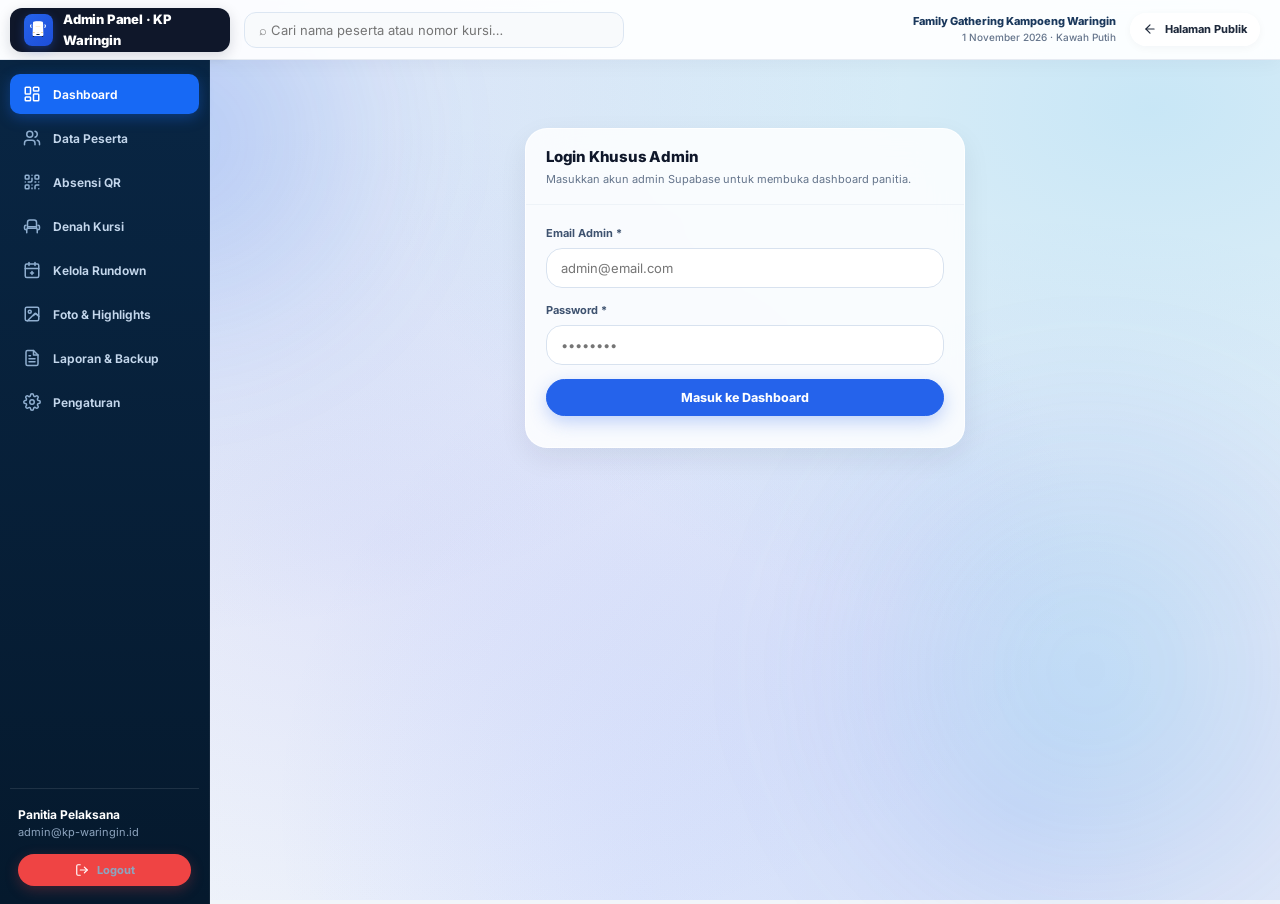
==== admin.html @ 137dd403 "feat: modular public & admin portal, dynamic highlights upload, luxury footer, and glassmorphic UI" ====
<!doctype html>
<html lang="id">
<head>
  <meta charset="utf-8">
  <meta name="viewport" content="width=device-width, initial-scale=1, viewport-fit=cover">
  <title>Admin Dashboard | Family Gathering Kampoeng Waringin</title>
  <meta name="robots" content="noindex, nofollow">
  
  <!-- Google Fonts: Inter -->
  <link rel="preconnect" href="https://fonts.googleapis.com">
  <link rel="preconnect" href="https://fonts.gstatic.com" crossorigin>
  <link href="https://fonts.googleapis.com/css2?family=Inter:wght@400;500;600;700;800;850&display=swap" rel="stylesheet">
  
  <!-- Supabase JS Client -->
  <script src="https://cdn.jsdelivr.net/npm/@supabase/supabase-js@2"></script>
  
  <!-- Modular Stylesheets -->
  <link rel="stylesheet" href="css/base.css">
  <link rel="stylesheet" href="css/icons.css">
  <link rel="stylesheet" href="css/admin.css">
</head>
<body>

  <!-- Admin Topbar -->
  <header class="topbar">
    <div class="brand">
      <div class="brand-icon" title="Logo Bus Pariwisata HD Kampoeng Waringin">
        <svg xmlns="http://www.w3.org/2000/svg" width="20" height="20" viewBox="0 0 100 100" fill="currentColor">
          <!-- Spion Tanduk (Side Mirrors) -->
          <path d="M18 24 C11 20 8 28 12 36 C14 40 17 41 18 39 L18 34 C16 34 14 31 15 28 C16 25 18 26 21 27 L21 24 Z" />
          <path d="M82 24 C89 20 92 28 88 36 C86 40 83 41 82 39 L82 34 C84 34 86 31 85 28 C84 25 82 26 79 27 L79 24 Z" />
          <!-- Bus Body High Decker -->
          <path d="M25 14 C25 10 29 8 34 8 L66 8 C71 8 75 10 75 14 L77 74 C77 78 74 80 70 80 L30 80 C26 80 23 78 23 74 Z" />
          <!-- AC Roof Pod -->
          <rect x="36" y="5.5" width="28" height="3.5" rx="1.7" fill="currentColor" opacity="0.85" />
          <!-- Upper Panoramic Windshield HD -->
          <path d="M28 15.5 C28 14 29.5 12.5 33 12.5 L67 12.5 C70.5 12.5 72 14 72 15.5 L72.5 30 L27.5 30 Z" fill="#ffffff" opacity="0.95" />
          <!-- Bando Divider with Gold Accent -->
          <rect x="26" y="31" width="48" height="4.5" rx="1.5" fill="currentColor" />
          <rect x="38" y="32.5" width="24" height="1.8" rx="0.9" fill="#e9b85b" />
          <!-- Lower Windshield -->
          <path d="M27 37 L73 37 L74 55 C74 56.5 73 57.5 71 57.5 L29 57.5 C27 57.5 26 56.5 26 55 Z" fill="#ffffff" opacity="0.95" />
          <!-- Wipers -->
          <line x1="37" y1="55" x2="48" y2="46" stroke="currentColor" stroke-width="1.8" stroke-linecap="round" />
          <line x1="57" y1="55" x2="68" y2="46" stroke="currentColor" stroke-width="1.8" stroke-linecap="round" />
          <!-- Eagle Eye Headlights -->
          <path d="M26 59.5 L33 59.5 L32 65.5 L25 63.5 Z" fill="#e9b85b" />
          <path d="M74 59.5 L67 59.5 L68 65.5 L75 63.5 Z" fill="#e9b85b" />
          <circle cx="28.5" cy="62" r="1.4" fill="#ffffff" />
          <circle cx="71.5" cy="62" r="1.4" fill="#ffffff" />
          <!-- Grille & Tour Emblem -->
          <rect x="36" y="60.5" width="28" height="5.5" rx="2" fill="#ffffff" opacity="0.92" />
          <line x1="40" y1="63.2" x2="60" y2="63.2" stroke="currentColor" stroke-width="1.2" stroke-linecap="round" />
          <circle cx="50" cy="63.2" r="2.2" fill="#e9b85b" />
          <!-- Bumper & Foglamps -->
          <rect x="25.5" y="68.5" width="49" height="8" rx="4" fill="currentColor" />
          <circle cx="30" cy="72.5" r="1.8" fill="#ffffff" />
          <circle cx="70" cy="72.5" r="1.8" fill="#ffffff" />
          <rect x="42" y="70.5" width="16" height="4" rx="1.2" fill="#142944" />
          <!-- Wheels -->
          <rect x="24" y="80" width="7" height="5" rx="1.5" fill="#1e293b" />
          <rect x="69" y="80" width="7" height="5" rx="1.5" fill="#1e293b" />
        </svg>
      </div>
      <span>Admin Panel · KP Waringin</span>
    </div>

    <input id="globalSearch" class="global-search" placeholder="⌕ Cari nama peserta atau nomor kursi…" aria-label="Cari peserta">

    <div class="topmeta">
      Family Gathering Kampoeng Waringin
      <small id="eventMeta">1 November 2026 · Kawah Putih</small>
    </div>

    <a href="index.html" class="btn ghost" style="padding:7px 12px; font-size:11px">
      <svg xmlns="http://www.w3.org/2000/svg" width="14" height="14" viewBox="0 0 24 24" fill="none" stroke="currentColor" stroke-width="2" stroke-linecap="round" stroke-linejoin="round"><path d="m12 19-7-7 7-7"/><path d="M19 12H5"/></svg>
      <span>Halaman Publik</span>
    </a>
  </header>

  <!-- Admin App Layout -->
  <div class="layout">
    
    <!-- Admin Sidebar Navigation -->
    <aside class="sidebar" id="sidebar">
      <button class="sidebtn active" data-page="dashboard">
        <svg xmlns="http://www.w3.org/2000/svg" width="18" height="18" viewBox="0 0 24 24" fill="none" stroke="currentColor" stroke-width="2" stroke-linecap="round" stroke-linejoin="round"><rect width="7" height="9" x="3" y="3" rx="1"/><rect width="7" height="5" x="14" y="3" rx="1"/><rect width="7" height="9" x="14" y="12" rx="1"/><rect width="7" height="5" x="3" y="16" rx="1"/></svg>
        <span>Dashboard</span>
      </button>

      <button class="sidebtn" data-page="participants">
        <svg xmlns="http://www.w3.org/2000/svg" width="18" height="18" viewBox="0 0 24 24" fill="none" stroke="currentColor" stroke-width="2" stroke-linecap="round" stroke-linejoin="round"><path d="M16 21v-2a4 4 0 0 0-4-4H6a4 4 0 0 0-4 4v2"/><circle cx="9" cy="7" r="4"/><path d="M22 21v-2a4 4 0 0 0-3-3.87"/><path d="M16 3.13a4 4 0 0 1 0 7.75"/></svg>
        <span>Data Peserta</span>
      </button>

      <button class="sidebtn" data-page="attendance">
        <svg xmlns="http://www.w3.org/2000/svg" width="18" height="18" viewBox="0 0 24 24" fill="none" stroke="currentColor" stroke-width="2" stroke-linecap="round" stroke-linejoin="round"><rect width="5" height="5" x="3" y="3" rx="1"/><rect width="5" height="5" x="16" y="3" rx="1"/><rect width="5" height="5" x="3" y="16" rx="1"/><path d="M21 16h-3a2 2 0 0 0-2 2v3"/><path d="M21 21v.01"/><path d="M12 7v3a2 2 0 0 1-2 2H7"/><path d="M3 12h.01"/><path d="M12 3h.01"/><path d="M12 16v.01"/><path d="M16 12h1"/><path d="M21 12v.01"/><path d="M12 21v-1"/></svg>
        <span>Absensi QR</span>
      </button>

      <button class="sidebtn" data-page="seats">
        <svg xmlns="http://www.w3.org/2000/svg" width="18" height="18" viewBox="0 0 24 24" fill="none" stroke="currentColor" stroke-width="2" stroke-linecap="round" stroke-linejoin="round"><path d="M7 13h10"/><path d="M5 21v-4a2 2 0 0 1 2-2h10a2 2 0 0 1 2 2v4"/><path d="M6 15V7a3 3 0 0 1 3-3h6a3 3 0 0 1 3 3v8"/><path d="M4 11a2 2 0 0 0-2 2v2a2 2 0 0 0 2 2"/><path d="M20 11a2 2 0 0 1 2 2v2a2 2 0 0 1-2 2"/></svg>
        <span>Denah Kursi</span>
      </button>

      <button class="sidebtn" data-page="rundown">
        <svg xmlns="http://www.w3.org/2000/svg" width="18" height="18" viewBox="0 0 24 24" fill="none" stroke="currentColor" stroke-width="2" stroke-linecap="round" stroke-linejoin="round"><rect width="18" height="18" x="3" y="4" rx="2" ry="2"/><line x1="16" x2="16" y1="2" y2="6"/><line x1="8" x2="8" y1="2" y2="6"/><line x1="3" x2="21" y1="10" y2="10"/><path d="M12 14v4"/><path d="M10 16h4"/></svg>
        <span>Kelola Rundown</span>
      </button>

      <button class="sidebtn" data-page="highlights">
        <svg xmlns="http://www.w3.org/2000/svg" width="18" height="18" viewBox="0 0 24 24" fill="none" stroke="currentColor" stroke-width="2" stroke-linecap="round" stroke-linejoin="round"><rect width="18" height="18" x="3" y="3" rx="2" ry="2"/><circle cx="9" cy="9" r="2"/><path d="m21 15-3.086-3.086a2 2 0 0 0-2.828 0L6 21"/><path d="m14 14 1.5-1.5a2 2 0 0 1 2.828 0L21 15"/></svg>
        <span>Foto & Highlights</span>
      </button>

      <button class="sidebtn" data-page="reports">
        <svg xmlns="http://www.w3.org/2000/svg" width="18" height="18" viewBox="0 0 24 24" fill="none" stroke="currentColor" stroke-width="2" stroke-linecap="round" stroke-linejoin="round"><path d="M14 2H6a2 2 0 0 0-2 2v16a2 2 0 0 0 2 2h12a2 2 0 0 0 2-2V8z"/><polyline points="14 2 14 8 20 8"/><line x1="16" x2="8" y1="13" y2="13"/><line x1="16" x2="8" y1="17" y2="17"/><polyline points="10 9 9 9 8 9"/></svg>
        <span>Laporan & Backup</span>
      </button>

      <button class="sidebtn" data-page="settings">
        <svg xmlns="http://www.w3.org/2000/svg" width="18" height="18" viewBox="0 0 24 24" fill="none" stroke="currentColor" stroke-width="2" stroke-linecap="round" stroke-linejoin="round"><circle cx="12" cy="12" r="3"/><path d="M19.4 15a1.65 1.65 0 0 0 .33 1.82l.06.06a2 2 0 0 1 0 2.83 2 2 0 0 1-2.83 0l-.06-.06a1.65 1.65 0 0 0-1.82-.33 1.65 1.65 0 0 0-1 1.51V21a2 2 0 0 1-2 2 2 2 0 0 1-2-2v-.09A1.65 1.65 0 0 0 9 19.4a1.65 1.65 0 0 0-1.82.33l-.06.06a2 2 0 0 1-2.83 0 2 2 0 0 1 0-2.83l.06-.06a1.65 1.65 0 0 0 .33-1.82 1.65 1.65 0 0 0-1.51-1H3a2 2 0 0 1-2-2 2 2 0 0 1 2-2h.09A1.65 1.65 0 0 0 4.6 9a1.65 1.65 0 0 0-.33-1.82l-.06-.06a2 2 0 0 1 0-2.83 2 2 0 0 1 2.83 0l.06.06a1.65 1.65 0 0 0 1.82.33H9a1.65 1.65 0 0 0 1-1.51V3a2 2 0 0 1 2-2 2 2 0 0 1 2 2v.09a1.65 1.65 0 0 0 1 1.51 1.65 1.65 0 0 0 1.82-.33l.06-.06a2 2 0 0 1 2.83 0 2 2 0 0 1 0 2.83l-.06.06a1.65 1.65 0 0 0-.33 1.82V9a1.65 1.65 0 0 0 1.51 1H21a2 2 0 0 1 2 2 2 2 0 0 1-2 2h-.09a1.65 1.65 0 0 0-1.51 1z"/></svg>
        <span>Pengaturan</span>
      </button>

      <div class="sidefoot">
        <b>Panitia Pelaksana</b><br>
        <span id="adminEmail">admin@kp-waringin.id</span><br>
        <button class="btn red" id="logoutBtn" style="margin-top:12px; width:100%; padding:8px 10px; font-size:11px">
          <svg xmlns="http://www.w3.org/2000/svg" width="14" height="14" viewBox="0 0 24 24" fill="none" stroke="currentColor" stroke-width="2" stroke-linecap="round" stroke-linejoin="round"><path d="M9 21H5a2 2 0 0 1-2-2V5a2 2 0 0 1 2-2h4"/><polyline points="16 17 21 12 16 7"/><line x1="21" x2="9" y1="12" y2="12"/></svg>
          <span>Logout</span>
        </button>
      </div>
    </aside>

    <!-- Admin Main View -->
    <main class="main" id="adminView">
      
      <!-- Login Panel (Displayed when unauthenticated) -->
      <section id="loginPanel" class="card" style="max-width:440px; margin:40px auto">
        <div class="cardhead">
          <div>
            <h2>Login Khusus Admin</h2>
            <p>Masukkan akun admin Supabase untuk membuka dashboard panitia.</p>
          </div>
        </div>
        <div class="cardbody">
          <form id="loginForm">
            <div class="field">
              <label for="email">Email Admin *</label>
              <input id="email" type="email" required autocomplete="username" placeholder="admin@email.com">
            </div>
            <div class="field">
              <label for="password">Password *</label>
              <input id="password" type="password" required autocomplete="current-password" placeholder="••••••••">
            </div>
            <button class="btn primary" id="loginBtn" type="submit" style="width:100%">Masuk ke Dashboard</button>
            <p id="loginMsg" class="status" role="status" style="margin-top:10px"></p>
          </form>
        </div>
      </section>

      <!-- Authenticated Admin Pages Container -->
      <div id="adminPanel" class="hidden">
        
        <!-- ==================================================================
             SUBPAGE 1: DASHBOARD
             ================================================================== -->
        <section class="adminpage" id="page-dashboard">
          <div class="dashboard-grid">
            <div class="dashboard-main">
              <div class="pagehead">
                <div>
                  <h1>Dashboard Panitia</h1>
                  <p>Ringkasan real-time kapasitas kursi, kehadiran, dan aktivitas gathering.</p>
                </div>
                <span id="connectionStatus" class="connection-ok">Memeriksa koneksi…</span>
              </div>

              <!-- Metric Cards -->
              <div class="metrics">
                <div class="metric">
                  <label>Total Peserta</label>
                  <strong id="statParticipants">0</strong>
                  <small>Terdaftar pada kursi</small>
                </div>
                <div class="metric">
                  <label>Sudah Hadir</label>
                  <strong id="statPresent" style="color:#119c58">0</strong>
                  <small>Kehadiran tercatat</small>
                </div>
                <div class="metric">
                  <label>Belum Hadir</label>
                  <strong id="statAbsent" style="color:#e8424f">0</strong>
                  <small>Peserta tersisa</small>
                </div>
                <div class="metric">
                  <label>Kursi Terisi</label>
                  <strong id="statTaken">0/59</strong>
                  <small>Kapasitas bus 1</small>
                </div>
              </div>

              <!-- Charts -->
              <div class="charts">
                <div class="card">
                  <div class="cardhead">
                    <div>
                      <h3>Statistik Kehadiran</h3>
                      <p>Perbandingan hadir vs belum hadir</p>
                    </div>
                  </div>
                  <div class="cardbody">
                    <div class="bars" id="attendanceBars">
                      <div class="barpair">
                        <i class="bar" style="height:0%"></i>
                        <i class="bar redbar" style="height:0%"></i>
                      </div>
                    </div>
                    <div class="labels">
                      <span>Hadir</span>
                      <span>Belum Hadir</span>
                    </div>
                  </div>
                </div>

                <div class="card">
                  <div class="cardhead">
                    <h3>Status Kapasitas Kursi Bus</h3>
                  </div>
                  <div class="cardbody donutrow">
                    <div class="donut" id="seatDonut">
                      <span id="donutNumber">0<small>Terisi</small></span>
                    </div>
                    <div class="legend">
                      <div><i class="dot" style="background:#10a45a"></i> Terisi <b id="legendTaken">0</b></div>
                      <div><i class="dot" style="background:#e8424f"></i> Kosong <b id="legendFree">59</b></div>
                      <div><i class="dot" style="background:#94a3b8"></i> Terkunci <b id="legendLocked">0</b></div>
                    </div>
                  </div>
                </div>
              </div>

              <!-- Quick Action Grid -->
              <div class="quickgrid">
                <button class="quick qblue" data-goto="participants">
                  <span>＋</span> Tambah Peserta
                </button>
                <button class="quick qgreen" data-goto="attendance">
                  <span>▣</span> Scan QR Kehadiran
                </button>
                <button class="quick qorange" data-goto="seats">
                  <span>▦</span> Denah Kursi
                </button>
                <button class="quick qpurple" data-goto="reports">
                  <span>⬇</span> Ekspor Laporan
                </button>
              </div>

              <!-- Recent Activity -->
              <div class="card">
                <div class="cardhead">
                  <div>
                    <h3>Aktivitas Absensi Terbaru</h3>
                    <p>Catatan kehadiran yang baru masuk</p>
                  </div>
                  <button class="btn ghost" data-goto="attendance" style="padding:6px 12px; font-size:11px">Lihat Semua</button>
                </div>
                <div class="tablewrap">
                  <table class="table">
                    <thead>
                      <tr>
                        <th>Waktu</th>
                        <th>Aktivitas</th>
                        <th>Nama Peserta</th>
                        <th>Sumber</th>
                      </tr>
                    </thead>
                    <tbody id="recentRows">
                      <tr><td colspan="4" class="empty">Belum ada aktivitas.</td></tr>
                    </tbody>
                  </table>
                </div>
              </div>
            </div>

            <!-- Dashboard Side 1: Bus Preview -->
            <aside class="dashboard-side card">
              <div class="cardhead">
                <div>
                  <h3>Denah Bus 59 Seat</h3>
                  <p>Bus 1 · Kawah Putih</p>
                </div>
                <button class="btn ghost" data-goto="seats" style="padding:6px 10px; font-size:11px">Kelola ↗</button>
              </div>
              <div class="cardbody">
                <div class="bus-preview">
                  <div class="bushead">
                    <span class="crew">Crew</span>
                    <span class="steering">◎</span>
                    <span class="driver">Driver</span>
                  </div>
                  <div class="seatrows" id="dashSeats"></div>
                  <div class="rear" id="dashRear"></div>
                </div>
                <div class="dash-legend">
                  <span><i class="dot" style="background:#119c58"></i> Terisi</span>
                  <span><i class="dot" style="background:#e8424f"></i> Kosong</span>
                </div>
                <button class="btn primary fullbtn" type="button" data-goto="seats">Buka Pengelolaan Kursi</button>
              </div>
            </aside>

            <!-- Dashboard Side 2: Quick QR Actions -->
            <aside class="dashboard-side card">
              <div class="cardhead">
                <div>
                  <h3>Absensi QR Panitia</h3>
                  <p>Pindai barcode rombongan</p>
                </div>
                <button class="btn ghost" data-goto="attendance" style="padding:6px 10px; font-size:11px">•••</button>
              </div>
              <div class="cardbody">
                <div class="qr-preview">
                  <div class="scan-corners"><span></span><span></span><span></span><span></span></div>
                  <div class="qr-symbol">
                    <svg xmlns="http://www.w3.org/2000/svg" width="48" height="48" viewBox="0 0 24 24" fill="none" stroke="currentColor" stroke-width="2" stroke-linecap="round" stroke-linejoin="round"><rect width="5" height="5" x="3" y="3" rx="1"/><rect width="5" height="5" x="16" y="3" rx="1"/><rect width="5" height="5" x="3" y="16" rx="1"/><path d="M21 16h-3a2 2 0 0 0-2 2v3"/><path d="M21 21v.01"/><path d="M12 7v3a2 2 0 0 1-2 2H7"/><path d="M3 12h.01"/><path d="M12 3h.01"/><path d="M12 16v.01"/><path d="M16 12h1"/><path d="M21 12v.01"/><path d="M12 21v-1"/></svg>
                  </div>
                  <div class="scan-line"></div>
                </div>
                <div style="display:grid; grid-template-columns:1fr 1fr; gap:8px; margin-top:12px">
                  <button class="btn green" type="button" data-goto="attendance">Buka Sesi</button>
                  <button class="btn primary" type="button" data-goto="attendance">Generate QR</button>
                </div>
              </div>
            </aside>
          </div>
        </section>

        <!-- ==================================================================
             SUBPAGE 2: DATA PESERTA
             ================================================================== -->
        <section class="adminpage hidden" id="page-participants">
          <div class="pagehead">
            <div>
              <h1>Data Peserta Bus</h1>
              <p>Kelola nama dan nomor kursi peserta bus 59 seat.</p>
            </div>
          </div>

          <div class="twocol">
            <!-- Form Card -->
            <div class="card">
              <div class="cardhead">
                <div>
                  <h3>Form Tambah / Edit Peserta</h3>
                  <p>Data tersimpan langsung ke tabel kursi_bus di Supabase</p>
                </div>
              </div>
              <div class="cardbody">
                <form id="seatForm">
                  <div class="formgrid">
                    <div class="field">
                      <label for="seatNo">Nomor Kursi (1–59) *</label>
                      <input id="seatNo" type="number" min="1" max="59" required placeholder="Contoh: 15">
                    </div>
                    <div class="field">
                      <label for="seatName">Nama Lengkap *</label>
                      <input id="seatName" maxlength="100" required placeholder="Nama lengkap peserta">
                    </div>
                  </div>
                  <div class="field">
                    <label for="seatPhone">Nomor WhatsApp (Opsional)</label>
                    <input id="seatPhone" maxlength="30" placeholder="08xxxxxxxxxx">
                  </div>
                  <div class="actions">
                    <button class="btn primary" id="saveSeat" type="submit">Simpan Peserta</button>
                    <button class="btn ghost" id="clearForm" type="reset">Reset Form</button>
                  </div>
                  <p id="seatMsg" class="status" role="status" style="margin-top:10px"></p>
                </form>
              </div>
            </div>

            <!-- Search Card -->
            <div class="card">
              <div class="cardhead">
                <div>
                  <h3>Pencarian Data Peserta</h3>
                  <p>Cari berdasarkan nama, nomor kursi, atau nomor telepon</p>
                </div>
              </div>
              <div class="cardbody">
                <input id="participantSearch" class="input" placeholder="Ketik nama atau kursi…">
                <p class="status" style="margin-top:10px">
                  Gunakan tombol Edit pada tabel di bawah untuk memperbarui data peserta terpilih.
                </p>
              </div>
            </div>
          </div>

          <!-- Participants Table -->
          <div class="card" style="margin-top:16px">
            <div class="cardhead">
              <h3>Daftar Peserta Terdaftar</h3>
              <span id="participantCount" class="status">0 peserta</span>
            </div>
            <div class="tablewrap">
              <table class="table">
                <thead>
                  <tr>
                    <th>Kursi</th>
                    <th>Nama Peserta</th>
                    <th>Nomor WhatsApp</th>
                    <th>Status</th>
                    <th>Aksi</th>
                  </tr>
                </thead>
                <tbody id="participantRows">
                  <tr><td colspan="5" class="empty">Memuat data peserta…</td></tr>
                </tbody>
              </table>
            </div>
          </div>
        </section>

        <!-- ==================================================================
             SUBPAGE 3: ABSENSI QR & SESI
             ================================================================== -->
        <section class="adminpage hidden" id="page-attendance">
          <div class="pagehead">
            <div>
              <h1>Absensi QR & Manajemen Sesi</h1>
              <p>Buka sesi absensi (Berangkat, Istirahat, Pulang) dan pantau kehadiran rombongan.</p>
            </div>
          </div>

          <!-- Sesi Manager Card -->
          <div class="card" style="margin-bottom:16px">
            <div class="cardhead">
              <div>
                <h3>Kelola Sesi Absensi Aktif</h3>
                <p>Peserta hanya dapat check-in ketika admin membuka sesi aktif.</p>
              </div>
            </div>
            <div class="cardbody">
              <div class="field">
                <label for="attendanceSessionName">Nama Sesi Absensi *</label>
                <input id="attendanceSessionName" class="input" value="Berangkat" placeholder="Contoh: Berangkat / Checkpoint 1 / Pulang">
              </div>
              <div class="actions">
                <button class="btn green" id="startAttendanceSession" type="button">Buka Sesi Absensi</button>
                <button class="btn red" id="closeAttendanceSession" type="button">Tutup Sesi Ini</button>
              </div>
              <p id="adminAttendanceSessionStatus" class="status" role="status" style="margin-top:10px; font-weight:700">
                Memeriksa sesi absensi…
              </p>
            </div>
          </div>

          <!-- Attendance Table -->
          <div class="card">
            <div class="cardhead">
              <div>
                <h3>Riwayat Kehadiran Masuk</h3>
                <p>Data absensi peserta dari Supabase</p>
              </div>
              <div class="actions">
                <select id="attendanceSessionFilter" class="input" style="max-width:200px">
                  <option value="all">Semua Sesi</option>
                </select>
                <input id="attendanceFilter" class="input" placeholder="Filter nama…" style="max-width:180px">
              </div>
            </div>
            <div class="tablewrap">
              <table class="table">
                <thead>
                  <tr>
                    <th>Waktu</th>
                    <th>Sesi Acara</th>
                    <th>Nama Peserta</th>
                    <th>Kursi</th>
                    <th>WhatsApp</th>
                    <th>Sumber</th>
                    <th>Aksi</th>
                  </tr>
                </thead>
                <tbody id="adminAttendanceRows">
                  <tr><td colspan="7" class="empty">Belum ada catatan kehadiran.</td></tr>
                </tbody>
              </table>
            </div>
          </div>
        </section>

        <!-- ==================================================================
             SUBPAGE 4: DENAH KURSI INTERAKTIF
             ================================================================== -->
        <section class="adminpage hidden" id="page-seats">
          <div class="pagehead">
            <div>
              <h1>Denah Kursi Bus (59 Seat)</h1>
              <p>Kelola susunan tempat duduk bus rombongan secara interaktif.</p>
            </div>
          </div>

          <div class="card">
            <div class="cardhead">
              <div>
                <h3>Bus 1 · Konfigurasi Kursi 2–3</h3>
                <p>Klik salah satu kursi untuk melihat info atau mengosongkan</p>
              </div>
            </div>
            <div class="cardbody">
              <div class="seatlayout">
                <div class="seatmap">
                  <div class="bushead">
                    <span class="crew">Crew</span>
                    <span class="steering">◎</span>
                    <span class="driver">Driver</span>
                  </div>
                  <div class="seatrows" id="admSeats"></div>
                  <div class="rear" id="admRear"></div>
                </div>

                <div>
                  <div class="infobox">
                    <b>Detail Kursi Terpilih:</b>
                    <div id="seatDetails" class="seatinfo" style="margin-top:8px">
                      Pilih kursi pada denah.
                    </div>
                  </div>
                  <button class="smallbtn" id="editSelectedSeat" type="button" onclick="goAdminPage('participants')">Edit Peserta Ini</button>
                  <button class="smallbtn red" id="releaseSelectedSeat" type="button" onclick="releaseAdminSeat(adminSelectedSeat)">Kosongkan Kursi Ini</button>
                </div>
              </div>
            </div>
          </div>
        </section>



        <!-- ==================================================================
             SUBPAGE 6: KELOLA RUNDOWN
             ================================================================== -->
        <section class="adminpage hidden" id="page-rundown">
          <div class="pagehead">
            <div>
              <h1>Kelola Susunan Rundown</h1>
              <p>Atur jadwal kegiatan yang tampil di halaman publik.</p>
            </div>
          </div>

          <div class="twocol">
            <!-- Add Rundown Form -->
            <div class="card">
              <div class="cardhead">
                <h3>Tambah Kegiatan Rundown</h3>
              </div>
              <div class="cardbody">
                <form id="rundownForm">
                  <div class="formgrid">
                    <div class="field">
                      <label for="rundownStart">Waktu Mulai *</label>
                      <input id="rundownStart" type="time" required>
                    </div>
                    <div class="field">
                      <label for="rundownEnd">Waktu Selesai *</label>
                      <input id="rundownEnd" type="time" required>
                    </div>
                  </div>
                  <div class="field">
                    <label for="rundownTitle">Nama Kegiatan *</label>
                    <input id="rundownTitle" required placeholder="Contoh: Kumpul & Registrasi">
                  </div>
                  <div class="field">
                    <label for="rundownDescription">Keterangan / Lokasi</label>
                    <textarea id="rundownDescription" rows="2" placeholder="Detail kegiatan atau arahan panitia…"></textarea>
                  </div>
                  <div class="field">
                    <label for="rundownOrder">Nomor Urutan Tampil</label>
                    <input id="rundownOrder" type="number" min="1" value="1">
                  </div>
                  <button class="btn primary" type="submit">Simpan Kegiatan</button>
                </form>
              </div>
            </div>

            <!-- Rundown Table -->
            <div class="card">
              <div class="cardhead">
                <h3>Daftar Rundown Acara</h3>
              </div>
              <div class="tablewrap">
                <table class="table">
                  <thead>
                    <tr>
                      <th>Urutan</th>
                      <th>Waktu</th>
                      <th>Kegiatan</th>
                      <th>Aksi</th>
                    </tr>
                  </thead>
                  <tbody id="adminRundownRows">
                    <tr><td colspan="4" class="empty">Memuat rundown…</td></tr>
                  </tbody>
                </table>
              </div>
            </div>
          </div>
        </section>

        <!-- ==================================================================
             SUBPAGE 6: FOTO & POPULAR HIGHLIGHTS BERANDA
             ================================================================== -->
        <section class="adminpage hidden" id="page-highlights">
          <div class="pagehead">
            <div>
              <h1>Kelola Foto & Popular Highlights Beranda</h1>
              <p>Upload foto langsung dari perangkat dan atur 4 kartu destinasi / kegiatan unggulan di halaman utama publik.</p>
            </div>
            <div class="actions">
              <button class="btn ghost" id="resetHighlightsBtn" type="button">
                <svg xmlns="http://www.w3.org/2000/svg" width="15" height="15" viewBox="0 0 24 24" fill="none" stroke="currentColor" stroke-width="2" stroke-linecap="round" stroke-linejoin="round"><path d="M3 12a9 9 0 1 0 9-9 9.75 9.75 0 0 0-6.74 2.74L3 8"/><path d="M3 3v5h5"/></svg>
                <span>Reset ke Default</span>
              </button>
              <button class="btn primary" id="saveHighlightsBtn" type="button">
                <svg xmlns="http://www.w3.org/2000/svg" width="16" height="16" viewBox="0 0 24 24" fill="none" stroke="currentColor" stroke-width="2" stroke-linecap="round" stroke-linejoin="round"><path d="M19 21H5a2 2 0 0 1-2-2V5a2 2 0 0 1 2-2h11l5 5v11a2 2 0 0 1-2 2z"/><polyline points="17 21 17 13 7 13 7 21"/><polyline points="7 3 7 8 15 8"/></svg>
                <span>Simpan Semua Perubahan</span>
              </button>
            </div>
          </div>

          <div class="infobox" style="margin-bottom:20px; background:rgba(37,99,235,0.06); border-color:rgba(37,99,235,0.2)">
            <b style="color:#1d4ed8">Petunjuk Upload Foto Highlights</b>
            <div style="font-size:12px; margin-top:4px; color:#334155">
              Anda dapat mengklik tombol <b>Upload Foto Baru</b> pada setiap kartu untuk memilih file foto langsung dari galeri HP atau komputer. Foto otomatis dioptimasi beresolusi HD tanpa memperlambat website. Setelah selesai, klik <b>Simpan Semua Perubahan</b> untuk langsung mengupdate beranda.
            </div>
          </div>

          <p id="highlightsGlobalMsg" class="status" role="status" style="margin-bottom:16px"></p>

          <div class="highlights-admin-grid">
            <!-- Card 1 -->
            <div class="card hl-admin-card" data-hl-index="0">
              <div class="cardhead">
                <div style="display:flex; align-items:center; gap:8px">
                  <span class="hl-number-badge">1</span>
                  <div>
                    <h3 id="hlCardHeading_0">Kartu Highlight #1</h3>
                    <p style="font-size:11px; margin:0">Destinasi Utama</p>
                  </div>
                </div>
              </div>
              <div class="cardbody">
                <div class="hl-media-section">
                  <div class="hl-preview-frame">
                    <img id="hlPreview_0" src="" alt="Pratinjau Highlight 1">
                    <span class="hl-preview-badge" id="hlBadgePreview_0">Spot Foto #1</span>
                  </div>
                  <div class="hl-upload-controls">
                    <input type="file" id="hlFileInput_0" accept="image/*" class="hl-hidden-file">
                    <button type="button" class="btn ghost hl-file-btn" onclick="document.getElementById('hlFileInput_0').click()">
                      <svg xmlns="http://www.w3.org/2000/svg" width="14" height="14" viewBox="0 0 24 24" fill="none" stroke="currentColor" stroke-width="2" stroke-linecap="round" stroke-linejoin="round"><path d="M21 15v4a2 2 0 0 1-2 2H5a2 2 0 0 1-2-2v-4"/><polyline points="17 8 12 3 7 8"/><line x1="12" x2="12" y1="3" y2="15"/></svg>
                      <span>Upload Foto Baru</span>
                    </button>
                    <input type="url" id="hlUrl_0" class="input" style="font-size:11px" placeholder="Atau paste URL foto web…">
                  </div>
                </div>

                <div class="formgrid" style="margin-top:14px">
                  <div class="field">
                    <label for="hlTitle_0">Judul Destinasi / Acara *</label>
                    <input id="hlTitle_0" class="input" placeholder="Contoh: Kawah Putih Utama">
                  </div>
                  <div class="field">
                    <label for="hlCategory_0">Kategori Subtitle</label>
                    <input id="hlCategory_0" class="input" placeholder="Contoh: Destinasi Utama">
                  </div>
                </div>

                <div class="formgrid">
                  <div class="field">
                    <label for="hlBadge_0">Label Badge</label>
                    <input id="hlBadge_0" class="input" placeholder="Contoh: Spot Foto #1">
                  </div>
                  <div class="field">
                    <label for="hlLink_0">Tautan Saat Diklik</label>
                    <select id="hlLink_0" class="input">
                      <option value="rundown">Buka Rundown Acara</option>
                      <option value="booking">Buka Pilih Kursi Bus</option>
                      <option value="attendance">Buka Absensi QR</option>
                      <option value="find">Buka Denah & Cari Peserta</option>
                      <option value="info">Buka Panduan Informasi</option>
                      <option value="community">Buka Galeri Acara</option>
                    </select>
                  </div>
                </div>

                <div class="formgrid">
                  <div class="field">
                    <label for="hlMetaLeft_0">Detail Kiri (Lokasi / Suasana)</label>
                    <input id="hlMetaLeft_0" class="input" placeholder="Contoh: Danau Belerang">
                  </div>
                  <div class="field">
                    <label for="hlMetaRight_0">Detail Kanan (Jam / Jadwal)</label>
                    <input id="hlMetaRight_0" class="input" placeholder="Contoh: Pukul 09:30 WIB">
                  </div>
                </div>
              </div>
            </div>

            <!-- Card 2 -->
            <div class="card hl-admin-card" data-hl-index="1">
              <div class="cardhead">
                <div style="display:flex; align-items:center; gap:8px">
                  <span class="hl-number-badge">2</span>
                  <div>
                    <h3 id="hlCardHeading_1">Kartu Highlight #2</h3>
                    <p style="font-size:11px; margin:0">Panorama Alam</p>
                  </div>
                </div>
              </div>
              <div class="cardbody">
                <div class="hl-media-section">
                  <div class="hl-preview-frame">
                    <img id="hlPreview_1" src="" alt="Pratinjau Highlight 2">
                    <span class="hl-preview-badge" id="hlBadgePreview_1">Sejuk & Asri</span>
                  </div>
                  <div class="hl-upload-controls">
                    <input type="file" id="hlFileInput_1" accept="image/*" class="hl-hidden-file">
                    <button type="button" class="btn ghost hl-file-btn" onclick="document.getElementById('hlFileInput_1').click()">
                      <svg xmlns="http://www.w3.org/2000/svg" width="14" height="14" viewBox="0 0 24 24" fill="none" stroke="currentColor" stroke-width="2" stroke-linecap="round" stroke-linejoin="round"><path d="M21 15v4a2 2 0 0 1-2 2H5a2 2 0 0 1-2-2v-4"/><polyline points="17 8 12 3 7 8"/><line x1="12" x2="12" y1="3" y2="15"/></svg>
                      <span>Upload Foto Baru</span>
                    </button>
                    <input type="url" id="hlUrl_1" class="input" style="font-size:11px" placeholder="Atau paste URL foto web…">
                  </div>
                </div>

                <div class="formgrid" style="margin-top:14px">
                  <div class="field">
                    <label for="hlTitle_1">Judul Destinasi / Acara *</label>
                    <input id="hlTitle_1" class="input" placeholder="Contoh: Kebun Teh Rancabali">
                  </div>
                  <div class="field">
                    <label for="hlCategory_1">Kategori Subtitle</label>
                    <input id="hlCategory_1" class="input" placeholder="Contoh: Panorama Alam">
                  </div>
                </div>

                <div class="formgrid">
                  <div class="field">
                    <label for="hlBadge_1">Label Badge</label>
                    <input id="hlBadge_1" class="input" placeholder="Contoh: Sejuk & Asri">
                  </div>
                  <div class="field">
                    <label for="hlLink_1">Tautan Saat Diklik</label>
                    <select id="hlLink_1" class="input">
                      <option value="rundown">Buka Rundown Acara</option>
                      <option value="booking">Buka Pilih Kursi Bus</option>
                      <option value="attendance">Buka Absensi QR</option>
                      <option value="find">Buka Denah & Cari Peserta</option>
                      <option value="info">Buka Panduan Informasi</option>
                      <option value="community">Buka Galeri Acara</option>
                    </select>
                  </div>
                </div>

                <div class="formgrid">
                  <div class="field">
                    <label for="hlMetaLeft_1">Detail Kiri (Lokasi / Suasana)</label>
                    <input id="hlMetaLeft_1" class="input" placeholder="Contoh: Perkebunan Teh">
                  </div>
                  <div class="field">
                    <label for="hlMetaRight_1">Detail Kanan (Jam / Jadwal)</label>
                    <input id="hlMetaRight_1" class="input" placeholder="Contoh: Pukul 11:30 WIB">
                  </div>
                </div>
              </div>
            </div>

            <!-- Card 3 -->
            <div class="card hl-admin-card" data-hl-index="2">
              <div class="cardhead">
                <div style="display:flex; align-items:center; gap:8px">
                  <span class="hl-number-badge">3</span>
                  <div>
                    <h3 id="hlCardHeading_2">Kartu Highlight #3</h3>
                    <p style="font-size:11px; margin:0">Kuliner Khas</p>
                  </div>
                </div>
              </div>
              <div class="cardbody">
                <div class="hl-media-section">
                  <div class="hl-preview-frame">
                    <img id="hlPreview_2" src="" alt="Pratinjau Highlight 3">
                    <span class="hl-preview-badge" id="hlBadgePreview_2">Menu Spesial</span>
                  </div>
                  <div class="hl-upload-controls">
                    <input type="file" id="hlFileInput_2" accept="image/*" class="hl-hidden-file">
                    <button type="button" class="btn ghost hl-file-btn" onclick="document.getElementById('hlFileInput_2').click()">
                      <svg xmlns="http://www.w3.org/2000/svg" width="14" height="14" viewBox="0 0 24 24" fill="none" stroke="currentColor" stroke-width="2" stroke-linecap="round" stroke-linejoin="round"><path d="M21 15v4a2 2 0 0 1-2 2H5a2 2 0 0 1-2-2v-4"/><polyline points="17 8 12 3 7 8"/><line x1="12" x2="12" y1="3" y2="15"/></svg>
                      <span>Upload Foto Baru</span>
                    </button>
                    <input type="url" id="hlUrl_2" class="input" style="font-size:11px" placeholder="Atau paste URL foto web…">
                  </div>
                </div>

                <div class="formgrid" style="margin-top:14px">
                  <div class="field">
                    <label for="hlTitle_2">Judul Destinasi / Acara *</label>
                    <input id="hlTitle_2" class="input" placeholder="Contoh: Makan Siang Bersama">
                  </div>
                  <div class="field">
                    <label for="hlCategory_2">Kategori Subtitle</label>
                    <input id="hlCategory_2" class="input" placeholder="Contoh: Kuliner Khas Sunda">
                  </div>
                </div>

                <div class="formgrid">
                  <div class="field">
                    <label for="hlBadge_2">Label Badge</label>
                    <input id="hlBadge_2" class="input" placeholder="Contoh: Menu Spesial">
                  </div>
                  <div class="field">
                    <label for="hlLink_2">Tautan Saat Diklik</label>
                    <select id="hlLink_2" class="input">
                      <option value="rundown">Buka Rundown Acara</option>
                      <option value="booking">Buka Pilih Kursi Bus</option>
                      <option value="attendance">Buka Absensi QR</option>
                      <option value="find">Buka Denah & Cari Peserta</option>
                      <option value="info">Buka Panduan Informasi</option>
                      <option value="community">Buka Galeri Acara</option>
                    </select>
                  </div>
                </div>

                <div class="formgrid">
                  <div class="field">
                    <label for="hlMetaLeft_2">Detail Kiri (Lokasi / Suasana)</label>
                    <input id="hlMetaLeft_2" class="input" placeholder="Contoh: Restoran Lokal">
                  </div>
                  <div class="field">
                    <label for="hlMetaRight_2">Detail Kanan (Jam / Jadwal)</label>
                    <input id="hlMetaRight_2" class="input" placeholder="Contoh: Pukul 12:30 WIB">
                  </div>
                </div>
              </div>
            </div>

            <!-- Card 4 -->
            <div class="card hl-admin-card" data-hl-index="3">
              <div class="cardhead">
                <div style="display:flex; align-items:center; gap:8px">
                  <span class="hl-number-badge">4</span>
                  <div>
                    <h3 id="hlCardHeading_3">Kartu Highlight #4</h3>
                    <p style="font-size:11px; margin:0">Aktivitas & Doorprize</p>
                  </div>
                </div>
              </div>
              <div class="cardbody">
                <div class="hl-media-section">
                  <div class="hl-preview-frame">
                    <img id="hlPreview_3" src="" alt="Pratinjau Highlight 4">
                    <span class="hl-preview-badge" id="hlBadgePreview_3">Hadiah Menarik</span>
                  </div>
                  <div class="hl-upload-controls">
                    <input type="file" id="hlFileInput_3" accept="image/*" class="hl-hidden-file">
                    <button type="button" class="btn ghost hl-file-btn" onclick="document.getElementById('hlFileInput_3').click()">
                      <svg xmlns="http://www.w3.org/2000/svg" width="14" height="14" viewBox="0 0 24 24" fill="none" stroke="currentColor" stroke-width="2" stroke-linecap="round" stroke-linejoin="round"><path d="M21 15v4a2 2 0 0 1-2 2H5a2 2 0 0 1-2-2v-4"/><polyline points="17 8 12 3 7 8"/><line x1="12" x2="12" y1="3" y2="15"/></svg>
                      <span>Upload Foto Baru</span>
                    </button>
                    <input type="url" id="hlUrl_3" class="input" style="font-size:11px" placeholder="Atau paste URL foto web…">
                  </div>
                </div>

                <div class="formgrid" style="margin-top:14px">
                  <div class="field">
                    <label for="hlTitle_3">Judul Destinasi / Acara *</label>
                    <input id="hlTitle_3" class="input" placeholder="Contoh: Games & Doorprize">
                  </div>
                  <div class="field">
                    <label for="hlCategory_3">Kategori Subtitle</label>
                    <input id="hlCategory_3" class="input" placeholder="Contoh: Aktivitas Seru">
                  </div>
                </div>

                <div class="formgrid">
                  <div class="field">
                    <label for="hlBadge_3">Label Badge</label>
                    <input id="hlBadge_3" class="input" placeholder="Contoh: Hadiah Menarik">
                  </div>
                  <div class="field">
                    <label for="hlLink_3">Tautan Saat Diklik</label>
                    <select id="hlLink_3" class="input">
                      <option value="rundown">Buka Rundown Acara</option>
                      <option value="booking">Buka Pilih Kursi Bus</option>
                      <option value="attendance">Buka Absensi QR</option>
                      <option value="find">Buka Denah & Cari Peserta</option>
                      <option value="info">Buka Panduan Informasi</option>
                      <option value="community">Buka Galeri Acara</option>
                    </select>
                  </div>
                </div>

                <div class="formgrid">
                  <div class="field">
                    <label for="hlMetaLeft_3">Detail Kiri (Lokasi / Suasana)</label>
                    <input id="hlMetaLeft_3" class="input" placeholder="Contoh: Area Terbuka">
                  </div>
                  <div class="field">
                    <label for="hlMetaRight_3">Detail Kanan (Jam / Jadwal)</label>
                    <input id="hlMetaRight_3" class="input" placeholder="Contoh: Pukul 14:00 WIB">
                  </div>
                </div>
              </div>
            </div>
          </div>
        </section>

        <!-- ==================================================================
             SUBPAGE 7: LAPORAN & BACKUP DATA
             ================================================================== -->
        <section class="adminpage hidden" id="page-reports">
          <div class="pagehead">
            <div>
              <h1>Laporan Acara & Backup Database</h1>
              <p>Unduh salinan data kursi, riwayat absensi, dan backup penuh database Supabase.</p>
            </div>
          </div>

          <div class="twocol">
            <!-- CSV & Print Card -->
            <div class="card">
              <div class="cardhead">
                <div>
                  <h3>Ekspor Laporan & Cetak</h3>
                  <p>Format CSV kompatibel Microsoft Excel & Google Sheets</p>
                </div>
              </div>
              <div class="cardbody actions">
                <button class="btn primary" id="exportCsv" type="button" style="width:100%; justify-content:center">
                  <svg xmlns="http://www.w3.org/2000/svg" width="16" height="16" viewBox="0 0 24 24" fill="none" stroke="currentColor" stroke-width="2" stroke-linecap="round" stroke-linejoin="round"><path d="M21 15v4a2 2 0 0 1-2 2H5a2 2 0 0 1-2-2v-4"/><polyline points="7 10 12 15 17 10"/><line x1="12" x2="12" y1="15" y2="3"/></svg>
                  <span>Unduh Data Kursi (CSV)</span>
                </button>
                <button class="btn green" id="exportAttendance" type="button" style="width:100%; justify-content:center">
                  <svg xmlns="http://www.w3.org/2000/svg" width="16" height="16" viewBox="0 0 24 24" fill="none" stroke="currentColor" stroke-width="2" stroke-linecap="round" stroke-linejoin="round"><path d="M21 15v4a2 2 0 0 1-2 2H5a2 2 0 0 1-2-2v-4"/><polyline points="7 10 12 15 17 10"/><line x1="12" x2="12" y1="15" y2="3"/></svg>
                  <span>Unduh Data Absensi (CSV)</span>
                </button>
                <button class="btn ghost" id="printReport" type="button" style="width:100%; justify-content:center">
                  <svg xmlns="http://www.w3.org/2000/svg" width="16" height="16" viewBox="0 0 24 24" fill="none" stroke="currentColor" stroke-width="2" stroke-linecap="round" stroke-linejoin="round"><polyline points="6 9 6 2 18 2 18 9"/><path d="M6 18H4a2 2 0 0 1-2-2v-5a2 2 0 0 1 2-2h16a2 2 0 0 1 2 2v5a2 2 0 0 1-2 2h-2"/><rect width="12" height="8" x="6" y="14"/></svg>
                  <span>Cetak Laporan (Print)</span>
                </button>
              </div>
            </div>

            <!-- Full JSON Backup Card -->
            <div class="card">
              <div class="cardhead">
                <div>
                  <h3>Backup Penuh Database (JSON)</h3>
                  <p>Salinan lengkap data kursi, absensi, rundown & pengaturan</p>
                </div>
              </div>
              <div class="cardbody">
                <button class="btn primary" id="createBackupBtn" type="button" style="width:100%; justify-content:center">
                  <svg xmlns="http://www.w3.org/2000/svg" width="16" height="16" viewBox="0 0 24 24" fill="none" stroke="currentColor" stroke-width="2" stroke-linecap="round" stroke-linejoin="round"><path d="M21 15v4a2 2 0 0 1-2 2H5a2 2 0 0 1-2-2v-4"/><polyline points="7 10 12 15 17 10"/><line x1="12" x2="12" y1="15" y2="3"/></svg>
                  <span>Unduh Backup Sekarang (.JSON)</span>
                </button>
                <p id="backupCreateMsg" class="status" style="margin-top:10px">
                  File backup tersimpan aman langsung ke memori komputer/HP panitia.
                </p>
                <div class="infobox" style="margin-top:12px; font-size:11px">
                  <b>Catatan Keamanan:</b> File backup berisi nomor kontak dan data peserta rombongan. Harap simpan file di tempat yang aman.
                </div>
              </div>
            </div>
          </div>
        </section>

        <!-- ==================================================================
             SUBPAGE 10: PENGATURAN ACARA
             ================================================================== -->
        <section class="adminpage hidden" id="page-settings">
          <div class="pagehead">
            <div>
              <h1>Pengaturan Acara Family Gathering</h1>
              <p>Perbarui informasi acara yang tampil di seluruh portal publik.</p>
            </div>
          </div>

          <div class="card" style="max-width:800px">
            <div class="cardhead">
              <h3>Form Informasi Acara</h3>
            </div>
            <div class="cardbody">
              <form id="eventSettingsForm">
                <div class="formgrid">
                  <div class="field">
                    <label for="eventNameInput">Nama Acara *</label>
                    <input id="eventNameInput" required value="Family Gathering Kampoeng Waringin">
                  </div>
                  <div class="field">
                    <label for="eventDateInput">Tanggal Acara *</label>
                    <input id="eventDateInput" type="date" required value="2026-11-01">
                  </div>
                  <div class="field">
                    <label for="eventLocationInput">Tujuan / Lokasi *</label>
                    <input id="eventLocationInput" required value="Kawah Putih, Bandung, Jawa Barat">
                  </div>
                  <div class="field">
                    <label for="eventGatherInput">Jam Kumpul *</label>
                    <input id="eventGatherInput" required value="06.00 WIB">
                  </div>
                  <div class="field" style="grid-column:1/-1">
                    <label for="eventMeetingInput">Titik Kumpul *</label>
                    <input id="eventMeetingInput" required value="Kantor Kampoeng Waringin">
                  </div>
                  <div class="field" style="grid-column:1/-1">
                    <label for="eventDescriptionInput">Deskripsi Acara</label>
                    <textarea id="eventDescriptionInput" rows="3">Wisata satu hari bersama keluarga besar Kampoeng Waringin menuju Kawah Putih.</textarea>
                  </div>
                </div>
                <div class="actions" style="margin-top:14px">
                  <button class="btn primary" type="submit">Simpan Pengaturan Acara</button>
                </div>
              </form>
            </div>
          </div>
        </section>

      </div>
    </main>
  </div>

  <!-- Toast Notification Container -->
  <div class="toast" id="toast" role="status" aria-live="polite"></div>

  <!-- Scripts -->
  <script src="js/config.js"></script>
  <script src="js/icons.js"></script>
  <script src="js/admin.js"></script>
</body>
</html>
---- css/base.css ----
/* ==========================================================================
   Base Design Tokens, Typography, Reset, and Shared UI Components
   Family Gathering Kampoeng Waringin
   ========================================================================== */

:root {
  --kw-primary: #2563eb;
  --kw-primary-dark: #1d4ed8;
  --kw-primary-light: #3b82f6;
  --kw-primary-tint: #eff6ff;
  --kw-navy: #0f172a;
  --kw-navy-dark: #020617;
  --kw-navy-light: #1e293b;
  --kw-blue: #2563eb;
  --kw-blue-tint: #eff6ff;
  --kw-gold: #f59e0b;
  --kw-amber: #d97706;
  --kw-red: #ef4444;
  --kw-green: #10b981;
  --kw-bg: #f1f5f9;
  --kw-card: rgba(255, 255, 255, 0.84);
  --kw-card-solid: #ffffff;
  --kw-border: rgba(255, 255, 255, 0.75);
  --kw-border-light: rgba(241, 245, 249, 0.85);
  --kw-ink: #0f172a;
  --kw-muted: #64748b;
  --kw-radius-sm: 10px;
  --kw-radius-md: 16px;
  --kw-radius-lg: 22px;
  --kw-radius-xl: 28px;
  --kw-shadow-sm: 0 2px 8px rgba(15, 23, 42, 0.04);
  --kw-shadow-md: 0 10px 28px rgba(15, 23, 42, 0.07);
  --kw-shadow-lg: 0 20px 48px rgba(15, 23, 42, 0.10);
  --kw-shadow-float: 0 20px 48px rgba(37, 99, 235, 0.15);
  --kw-font: 'Inter', -apple-system, BlinkMacSystemFont, 'Segoe UI', Roboto, Helvetica, Arial, sans-serif;
}

*, *::before, *::after {
  box-sizing: border-box;
}

html {
  scroll-behavior: smooth;
  scroll-padding-top: 20px;
  -webkit-text-size-adjust: 100%;
}

body {
  margin: 0;
  padding: 0;
  background-color: #f1f5f9;
  background-image: 
    radial-gradient(at 10% 10%, rgba(37, 99, 235, 0.16) 0px, transparent 48%),
    radial-gradient(at 90% 12%, rgba(14, 165, 233, 0.18) 0px, transparent 48%),
    radial-gradient(at 30% 60%, rgba(99, 102, 241, 0.10) 0px, transparent 55%),
    radial-gradient(at 80% 90%, rgba(37, 99, 235, 0.14) 0px, transparent 52%),
    radial-gradient(at 50% 100%, rgba(224, 231, 255, 0.6) 0px, transparent 60%);
  background-attachment: fixed;
  font-family: var(--kw-font);
  font-size: 13px;
  line-height: 1.55;
  color: var(--kw-ink);
  -webkit-font-smoothing: antialiased;
  -moz-osx-font-smoothing: grayscale;
  overflow-x: hidden;
  position: relative;
}

/* Translucent Glowing Light Spheres in background */
body::before {
  content: "";
  position: fixed;
  top: -120px;
  left: -80px;
  width: 520px;
  height: 520px;
  border-radius: 50%;
  background: radial-gradient(circle, rgba(37, 99, 235, 0.18) 0%, rgba(59, 130, 246, 0.04) 55%, transparent 70%);
  filter: blur(50px);
  z-index: -1;
  pointer-events: none;
}

body::after {
  content: "";
  position: fixed;
  top: 40%;
  right: -120px;
  width: 620px;
  height: 620px;
  border-radius: 50%;
  background: radial-gradient(circle, rgba(14, 165, 233, 0.16) 0%, rgba(99, 102, 241, 0.05) 55%, transparent 70%);
  filter: blur(60px);
  z-index: -1;
  pointer-events: none;
}

/* Avoid mobile auto zoom on inputs */
input, select, textarea, button {
  font-family: inherit;
  font-size: 14px;
}

button {
  cursor: pointer;
  border: none;
  background: none;
  touch-action: manipulation;
  transition: all 0.18s ease;
}

button:focus-visible, input:focus-visible, select:focus-visible, textarea:focus-visible {
  outline: 3px solid #93c5fd;
  outline-offset: 2px;
}

.hidden {
  display: none !important;
}

/* ==========================================================================
   Buttons
   ========================================================================== */

.btn {
  display: inline-flex;
  align-items: center;
  justify-content: center;
  gap: 8px;
  padding: 10px 20px;
  border-radius: 999px;
  font-size: 12.5px;
  font-weight: 750;
  text-decoration: none;
  border: 1px solid transparent;
  transition: transform 0.18s ease, box-shadow 0.18s ease, background 0.18s ease, filter 0.18s ease;
  white-space: nowrap;
}

.btn:hover {
  transform: translateY(-2px);
  filter: brightness(1.03);
}

.btn:active {
  transform: translateY(0) scale(0.98);
}

.btn:disabled {
  opacity: 0.5;
  cursor: not-allowed;
  transform: none !important;
  box-shadow: none !important;
}

.btn.primary {
  background: var(--kw-primary);
  color: #ffffff;
  border-color: var(--kw-primary);
  box-shadow: 0 6px 18px rgba(37, 99, 235, 0.28);
}

.btn.primary:hover {
  background: var(--kw-primary-dark);
  border-color: var(--kw-primary-dark);
  box-shadow: 0 8px 24px rgba(37, 99, 235, 0.38);
}

.btn.ghost {
  background: rgba(255, 255, 255, 0.88);
  backdrop-filter: blur(14px);
  -webkit-backdrop-filter: blur(14px);
  border-color: var(--kw-border);
  color: #1e293b;
  box-shadow: var(--kw-shadow-sm);
}

.btn.ghost:hover {
  background: #ffffff;
  border-color: #cbd5e1;
  color: var(--kw-primary);
  box-shadow: var(--kw-shadow-md);
}

.btn.green {
  background: var(--kw-green);
  color: #ffffff;
  box-shadow: 0 4px 14px rgba(16, 185, 129, 0.25);
}

.btn.red {
  background: var(--kw-red);
  color: #ffffff;
  box-shadow: 0 4px 14px rgba(239, 68, 68, 0.25);
}

.smallbtn {
  width: 100%;
  padding: 8px 10px;
  border: 1px solid #c8dafa;
  background: #eaf2ff;
  color: var(--kw-blue);
  border-radius: var(--kw-radius-sm);
  font-size: 10px;
  font-weight: 800;
  margin-top: 5px;
  transition: all 0.15s ease;
}

.smallbtn:hover {
  background: #dbeafe;
}

.smallbtn.red {
  background: #fff1f2;
  border-color: #fecaca;
  color: var(--kw-red);
}

.smallbtn.red:hover {
  background: #ffe4e6;
}

/* ==========================================================================
   Cards & Layout Components (HD Frosted Glass Style)
   ========================================================================== */

.card {
  background: var(--kw-card);
  backdrop-filter: blur(20px);
  -webkit-backdrop-filter: blur(20px);
  border: 1px solid var(--kw-border);
  border-radius: var(--kw-radius-lg);
  overflow: hidden;
  box-shadow: var(--kw-shadow-md);
  transition: box-shadow 0.22s ease, border-color 0.22s ease, transform 0.22s ease;
}

.card:hover {
  box-shadow: var(--kw-shadow-lg);
  border-color: rgba(147, 197, 253, 0.85);
}

.cardhead {
  padding: 16px 20px;
  border-bottom: 1px solid #eef3f8;
  display: flex;
  justify-content: space-between;
  align-items: center;
  gap: 12px;
  flex-wrap: wrap;
}

.cardhead h2, .cardhead h3 {
  font-size: 15px;
  font-weight: 800;
  margin: 0;
  color: var(--kw-ink);
  letter-spacing: -0.2px;
}

.cardhead p {
  font-size: 11px;
  color: var(--kw-muted);
  margin: 4px 0 0;
  line-height: 1.45;
}

.cardbody {
  padding: 20px;
}

.infobox {
  background: rgba(255, 255, 255, 0.88);
  backdrop-filter: blur(16px);
  -webkit-backdrop-filter: blur(16px);
  border: 1px solid rgba(226, 232, 240, 0.9);
  border-radius: var(--kw-radius-md);
  padding: 14px 16px;
  margin-bottom: 14px;
  box-shadow: 0 4px 16px rgba(15, 23, 42, 0.03);
}

.infobox b {
  font-size: 12.5px;
  color: #0f172a;
}

/* ==========================================================================
   Forms & Inputs
   ========================================================================== */

.field {
  margin-bottom: 14px;
}

.field label {
  display: block;
  font-size: 11px;
  font-weight: 700;
  margin-bottom: 6px;
  color: #3e526f;
}

.field input, .field select, .field textarea, .input {
  width: 100%;
  border: 1px solid #d8e2ef;
  border-radius: var(--kw-radius-md);
  padding: 11px 14px;
  background: #ffffff;
  font-size: 13px;
  color: var(--kw-ink);
  transition: border-color 0.18s, box-shadow 0.18s;
  box-sizing: border-box;
}

.field input:focus, .field select:focus, .field textarea:focus, .input:focus {
  border-color: #60a5fa;
  box-shadow: 0 0 0 4px rgba(37, 99, 235, 0.1);
  outline: none;
}

.formgrid {
  display: grid;
  grid-template-columns: repeat(2, minmax(0, 1fr));
  gap: 12px;
}

.twocol {
  display: grid;
  grid-template-columns: repeat(2, minmax(0, 1fr));
  gap: 16px;
}

.actions {
  display: flex;
  align-items: center;
  gap: 10px;
  flex-wrap: wrap;
}

/* ==========================================================================
   Tables
   ========================================================================== */

.tablewrap {
  width: 100%;
  overflow-x: auto;
  -webkit-overflow-scrolling: touch;
  border-radius: 0 0 var(--kw-radius-lg) var(--kw-radius-lg);
}

.table {
  border-collapse: collapse;
  width: 100%;
  min-width: 500px;
}

.table th, .table td {
  padding: 12px 14px;
  text-align: left;
  font-size: 12px;
  border-bottom: 1px solid #edf2f7;
}

.table th {
  background: #f8fafc;
  color: #64748b;
  font-size: 10px;
  font-weight: 800;
  letter-spacing: 0.05em;
  text-transform: uppercase;
}

.table tbody tr:hover {
  background: #f8fbfa;
}

.table tr:last-child td {
  border-bottom: none;
}

.empty {
  padding: 24px;
  text-align: center;
  color: var(--kw-muted);
  font-size: 12px;
}

/* ==========================================================================
   Toast Notification & Status Alerts
   ========================================================================== */

.toast {
  position: fixed;
  bottom: 24px;
  left: 50%;
  transform: translateX(-50%) translateY(20px);
  opacity: 0;
  pointer-events: none;
  z-index: 10000;
  background: #0b2c50;
  color: #ffffff;
  padding: 13px 22px;
  border-radius: var(--kw-radius-lg);
  font-size: 12px;
  font-weight: 600;
  box-shadow: 0 12px 30px rgba(7, 29, 58, 0.28);
  max-width: 90%;
  transition: opacity 0.22s ease, transform 0.22s ease;
  backdrop-filter: blur(10px);
}

.toast.show {
  opacity: 1;
  pointer-events: auto;
  transform: translateX(-50%) translateY(0);
}

.status {
  font-size: 11px;
  color: var(--kw-muted);
  line-height: 1.5;
}

.validation-alert {
  display: block;
  margin-top: 10px;
  padding: 12px 14px;
  border: 1px solid #fecaca;
  border-left: 4px solid #dc2626;
  border-radius: var(--kw-radius-md);
  background: #fff1f2;
  color: #b91c1c;
  font-weight: 700;
  font-size: 11px;
}

.validation-alert.success {
  border-color: #bbf7d0;
  border-left-color: #16a34a;
  background: #f0fdf4;
  color: #166534;
}

.validation-alert.pending {
  border-color: #bfdbfe;
  border-left-color: #2563eb;
  background: #eff6ff;
  color: #1d4ed8;
}

.connection-ok {
  color: #15803d !important;
  background: #ecfdf3;
  border-radius: 999px;
  padding: 4px 10px;
  font-size: 10px;
  font-weight: 700;
}

.connection-error {
  color: #b91c1c !important;
  background: #fff1f2;
  border-radius: 999px;
  padding: 4px 10px;
  font-size: 10px;
  font-weight: 700;
}

/* ==========================================================================
   Responsive Utilities
   ========================================================================== */

@media (max-width: 768px) {
  body {
    padding-bottom: 84px; /* Give room for mobile bottom nav bar */
  }

  .card {
    border-radius: var(--kw-radius-md);
  }

  .cardhead {
    padding: 12px 14px;
    gap: 8px;
  }

  .cardhead h2, .cardhead h3 {
    font-size: 14px;
  }

  .cardhead p {
    font-size: 10.5px;
  }

  .cardbody {
    padding: 14px 12px;
  }

  .infobox {
    padding: 10px 12px;
    margin-bottom: 10px;
    border-radius: var(--kw-radius-sm);
  }

  .formgrid, .twocol {
    grid-template-columns: 1fr;
    gap: 12px;
  }

  .field {
    margin-bottom: 12px;
  }

  .field label {
    font-size: 11px;
    margin-bottom: 4px;
  }

  .field input, .field select, .field textarea, .input {
    font-size: 16px; /* Prevents iOS Safari auto-zoom on focus! */
    padding: 10px 12px;
  }

  .actions {
    width: 100%;
  }

  .actions .btn {
    width: 100%;
    justify-content: center;
  }

  .btn {
    min-height: 42px;
  }

  .tablewrap {
    border: 1px solid #edf2f7;
    border-radius: var(--kw-radius-sm);
  }

  .table {
    min-width: 440px;
  }

  .table th, .table td {
    padding: 9px 10px;
    font-size: 11px;
  }

  .table th {
    font-size: 9px;
  }
}

/* ==========================================================================
   Shared Component: Bus Seating Layout (59 Seats)
   ========================================================================== */
.seatlayout {
  display: grid;
  grid-template-columns: minmax(0, 1fr) 260px;
  gap: 20px;
  align-items: start;
}

.seatmap {
  background: rgba(255, 255, 255, 0.94);
  backdrop-filter: blur(20px);
  -webkit-backdrop-filter: blur(20px);
  border: 1.5px solid rgba(203, 213, 225, 0.9);
  border-radius: 28px;
  padding: 18px;
  box-shadow: 0 16px 40px rgba(15, 23, 42, 0.06), inset 0 0 0 1px rgba(255, 255, 255, 0.8);
}

.bushead {
  display: flex;
  align-items: center;
  justify-content: space-between;
  border-bottom: 2px solid #e2e8f0;
  padding-bottom: 14px;
  margin-bottom: 18px;
  position: relative;
}

.bushead::after {
  content: "DEPAN BUS · COCKPIT";
  position: absolute;
  left: 50%;
  bottom: -11px;
  transform: translateX(-50%);
  background: #f1f5f9;
  border: 1px solid #e2e8f0;
  padding: 3px 12px;
  border-radius: 999px;
  font-size: 8.5px;
  font-weight: 850;
  letter-spacing: 1.2px;
  color: #475569;
}

.crew, .driver {
  background: #0f172a;
  color: #ffffff;
  padding: 6px 14px;
  border-radius: 10px;
  font-size: 10.5px;
  font-weight: 800;
  box-shadow: 0 2px 6px rgba(15, 23, 42, 0.18);
}

.steering {
  display: inline-flex;
  align-items: center;
  justify-content: center;
  color: #2563eb;
}
.steering svg {
  width: 26px;
  height: 26px;
}

.seatrows {
  display: flex !important;
  flex-direction: column !important;
  gap: 14px !important;
  row-gap: 14px !important;
}

.seatrow {
  display: grid !important;
  grid-template-columns: repeat(2, minmax(0, 1fr)) 24px repeat(3, minmax(0, 1fr));
  column-gap: 8px !important;
  align-items: center !important;
}

.aisle {
  min-height: 1px;
}

.seat {
  min-height: 48px !important;
  border: 1px solid #fca5a5;
  background: #ef4444;
  color: #ffffff;
  border-radius: 12px !important;
  padding: 6px 4px;
  text-align: center;
  font-size: 10px;
  font-weight: 800;
  transition: transform 0.18s, box-shadow 0.18s, filter 0.18s;
  box-shadow: 0 3px 0 rgba(185, 28, 28, 0.28);
  display: flex;
  flex-direction: column;
  justify-content: center;
  align-items: center;
  cursor: pointer;
  touch-action: manipulation;
}

.seat:hover {
  transform: translateY(-2px);
  filter: brightness(1.08);
  box-shadow: 0 6px 14px rgba(15, 35, 60, 0.18);
  z-index: 2;
}

.seat.taken {
  background: #10b981 !important;
  border-color: #059669 !important;
  box-shadow: 0 3px 0 rgba(4, 120, 87, 0.3) !important;
}

.seat.searchhit {
  background: #f59e0b !important;
  border-color: #d97706 !important;
  box-shadow: 0 3px 0 rgba(180, 83, 9, 0.35) !important;
  animation: pulseSeat 1s infinite alternate;
}

.seat.selected {
  background: #2563eb !important;
  border-color: #1d4ed8 !important;
  box-shadow: 0 3px 0 rgba(30, 58, 138, 0.35) !important;
}

.seat.locked {
  background: #94a3b8 !important;
  border-color: #64748b !important;
}

.seat .num {
  display: block;
  font-size: 12.5px;
  font-weight: 850;
  line-height: 1.1;
}

.seat .name {
  display: block;
  font-size: 8px;
  font-weight: 600;
  white-space: nowrap;
  overflow: hidden;
  text-overflow: ellipsis;
  max-width: 100%;
  margin-top: 2px;
}

.rear {
  display: grid;
  grid-template-columns: repeat(6, minmax(0, 1fr));
  gap: 8px;
  border-top: 2px dashed #cbd5e1;
  margin-top: 18px;
  padding-top: 14px;
  position: relative;
}

.rear::before {
  content: "BARIS BELAKANG (59 - 54)";
  display: block;
  grid-column: 1 / -1;
  font-size: 8.5px;
  font-weight: 850;
  letter-spacing: 1.2px;
  color: #64748b;
  text-align: center;
  margin-bottom: 4px;
}

/* Modern pill legends */
.legend-pills {
  display: flex;
  flex-wrap: wrap;
  gap: 8px;
  margin-top: 8px;
}

.legend-pill {
  display: inline-flex;
  align-items: center;
  gap: 6px;
  font-size: 11px;
  font-weight: 750;
  padding: 5px 11px;
  border-radius: 999px;
  border: 1px solid #e2e8f0;
  background: #ffffff;
}

.pill-taken { color: #047857; background: #ecfdf5; border-color: #a7f3d0; }
.pill-free { color: #b91c1c; background: #fef2f2; border-color: #fecaca; }
.pill-hit { color: #b45309; background: #fffbeb; border-color: #fde68a; }
.pill-selected { color: #1d4ed8; background: #eff6ff; border-color: #bfdbfe; }

@media (max-width: 768px) {
  .seatlayout {
    grid-template-columns: 1fr !important;
    gap: 14px !important;
  }
  .seatmap {
    padding: 10px 6px !important;
    border-radius: 18px !important;
    box-shadow: inset 0 0 0 2px #ffffff, 0 6px 18px rgba(11, 74, 57, 0.05) !important;
  }
  .bushead {
    padding-bottom: 6px !important;
    margin-bottom: 12px !important;
  }
  .bushead .crew, .bushead .driver {
    padding: 4px 7px !important;
    font-size: 8.5px !important;
    border-radius: 6px !important;
  }
  .bushead .steering {
    font-size: 18px !important;
  }
  .seatrows {
    gap: 6px !important;
    row-gap: 6px !important;
  }
  .seatrow {
    grid-template-columns: repeat(2, minmax(0, 1fr)) clamp(6px, 2.2vw, 12px) repeat(3, minmax(0, 1fr)) !important;
    column-gap: 3.5px !important;
  }
  .seat {
    min-height: 38px !important;
    padding: 3px 1.5px !important;
    border-radius: 6px !important;
    box-shadow: 0 1.5px 0 rgba(0, 0, 0, 0.16) !important;
  }
  .seat .num {
    font-size: 10px !important;
    line-height: 1 !important;
  }
  .seat .name {
    font-size: 7px !important;
    line-height: 1.1 !important;
    max-width: 100% !important;
    margin-top: 1px !important;
  }
  .rear {
    gap: 3.5px !important;
    margin-top: 10px !important;
    padding-top: 8px !important;
  }
  .rear::before {
    font-size: 7px !important;
    margin-bottom: 2px !important;
    letter-spacing: 0.8px !important;
  }
}

@media (max-width: 360px) {
  .seatrow {
    grid-template-columns: repeat(2, minmax(0, 1fr)) 5px repeat(3, minmax(0, 1fr)) !important;
    column-gap: 2px !important;
  }
  .rear {
    gap: 2px !important;
  }
  .seat {
    min-height: 34px !important;
    padding: 2px 1px !important;
    border-radius: 5px !important;
  }
  .seat .num {
    font-size: 9.5px !important;
  }
  .seat .name {
    font-size: 6.5px !important;
  }
}
---- css/icons.css ----
/* ==========================================================================
   Icon Styles, Badges, and Micro-interactions
   ========================================================================== */

.icon-badge {
  display: inline-flex;
  align-items: center;
  justify-content: center;
  width: 36px;
  height: 36px;
  border-radius: 11px;
  flex-shrink: 0;
  transition: transform 0.2s ease, box-shadow 0.2s ease;
}

.icon-badge svg {
  width: 19px;
  height: 19px;
}

.icon-badge.emerald {
  background: #ecfdf5;
  color: #059669;
  border: 1px solid #d1fae5;
}

.icon-badge.blue {
  background: #eff6ff;
  color: #2563eb;
  border: 1px solid #dbeafe;
}

.icon-badge.amber {
  background: #fffbeb;
  color: #d97706;
  border: 1px solid #fef3c7;
}

.icon-badge.purple {
  background: #f5f3ff;
  color: #7c3aed;
  border: 1px solid #ede9fe;
}

.icon-badge.rose {
  background: #fff1f2;
  color: #e11d48;
  border: 1px solid #ffe4e6;
}

.icon-badge.navy {
  background: #0b2c50;
  color: #ffffff;
}

/* Pulsing animated dot */
.pulse-dot {
  display: inline-block;
  width: 8px;
  height: 8px;
  background: #10b981;
  border-radius: 50%;
  box-shadow: 0 0 0 4px rgba(16, 185, 129, 0.25);
  animation: pulseGlow 2s infinite;
}

@keyframes pulseGlow {
  0% {
    box-shadow: 0 0 0 0 rgba(16, 185, 129, 0.4);
  }
  70% {
    box-shadow: 0 0 0 7px rgba(16, 185, 129, 0);
  }
  100% {
    box-shadow: 0 0 0 0 rgba(16, 185, 129, 0);
  }
}

/* Shimmer on brand highlight */
@keyframes brandShimmer {
  0%, 65% {
    transform: translateX(-120%);
  }
  85%, 100% {
    transform: translateX(120%);
  }
}
---- css/admin.css ----
/* ==========================================================================
   Admin Portal Stylesheet — Family Gathering Kampoeng Waringin
   Dashboard, Attendance, Seats, Participants, Tools, Reports & Backup
   ========================================================================== */

/* --------------------------------------------------------------------------
   1. Admin Header / Topbar
   -------------------------------------------------------------------------- */
.topbar {
  height: 60px;
  background: rgba(255, 255, 255, 0.92);
  backdrop-filter: blur(24px);
  -webkit-backdrop-filter: blur(24px);
  border-bottom: 1px solid rgba(226, 232, 240, 0.85);
  display: flex;
  align-items: center;
  gap: 14px;
  padding: 0 20px;
  position: sticky;
  top: 0;
  z-index: 50;
  box-shadow: 0 4px 20px rgba(15, 23, 42, 0.04);
}

.brand {
  width: 220px;
  flex-shrink: 0;
  display: flex;
  align-items: center;
  gap: 10px;
  color: #ffffff;
  background: #0f172a;
  height: 44px;
  padding: 0 14px;
  margin-left: -10px;
  border-radius: 12px;
  font-weight: 850;
  font-size: 13px;
  letter-spacing: -0.2px;
  box-shadow: 0 4px 14px rgba(15, 23, 42, 0.15);
}

.brand-icon {
  width: 32px;
  height: 32px;
  border-radius: 8px;
  background: linear-gradient(135deg, #2563eb, #1d4ed8);
  display: grid;
  place-items: center;
  color: #ffffff;
  box-shadow: 0 3px 10px rgba(37, 99, 235, 0.35);
}

.global-search {
  flex: 1;
  max-width: 380px;
  min-width: 120px;
  border: 1px solid #dce6f2;
  background: rgba(248, 250, 252, 0.9);
  padding: 9px 14px;
  border-radius: 12px;
  font-size: 13px;
  color: var(--kw-ink);
  transition: all 0.18s ease;
}

.global-search:focus {
  background: #ffffff;
  border-color: #60a5fa;
  box-shadow: 0 0 0 3px rgba(37, 99, 235, 0.15);
  outline: none;
}

.topmeta {
  margin-left: auto;
  font-size: 11px;
  font-weight: 800;
  color: #1a385c;
  text-align: right;
}

.topmeta small {
  display: block;
  font-weight: 500;
  color: var(--kw-muted);
  font-size: 10px;
}

/* --------------------------------------------------------------------------
   2. Layout & Sidebar
   -------------------------------------------------------------------------- */
.layout {
  display: grid;
  grid-template-columns: 210px minmax(0, 1fr);
  min-height: calc(100vh - 56px);
}

.sidebar {
  background: linear-gradient(180deg, #092644, #05192d);
  color: #c4d7ec;
  padding: 14px 10px;
  display: flex;
  flex-direction: column;
  gap: 4px;
  border-right: 1px solid rgba(255, 255, 255, 0.06);
}

.sidebtn {
  display: flex;
  align-items: center;
  gap: 12px;
  width: 100%;
  padding: 11px 13px;
  border: none;
  border-radius: 10px;
  background: transparent;
  color: #c4d7ec;
  text-align: left;
  font-size: 12px;
  font-weight: 650;
  transition: all 0.18s ease;
}

.sidebtn svg {
  width: 18px;
  height: 18px;
  flex-shrink: 0;
  color: #8faecf;
  transition: color 0.18s;
}

.sidebtn:hover {
  background: rgba(255, 255, 255, 0.08);
  color: #ffffff;
  transform: translateX(3px);
}

.sidebtn:hover svg {
  color: #ffffff;
}

.sidebtn.active {
  background: #1769f5;
  color: #ffffff;
  box-shadow: 0 4px 14px rgba(23, 105, 245, 0.35);
}

.sidebtn.active svg {
  color: #ffffff;
}

.sidefoot {
  margin-top: auto;
  border-top: 1px solid rgba(255, 255, 255, 0.1);
  padding: 16px 8px 4px;
  font-size: 11px;
  line-height: 1.6;
}

.sidefoot b {
  color: #ffffff;
  font-size: 12px;
}

.sidefoot span {
  color: #8da4be;
}

/* --------------------------------------------------------------------------
   3. Admin Content & Pages
   -------------------------------------------------------------------------- */
.main {
  min-width: 0;
  padding: clamp(16px, 2.5vw, 28px);
}

.pagehead {
  display: flex;
  justify-content: space-between;
  align-items: flex-start;
  gap: 16px;
  flex-wrap: wrap;
  margin-bottom: 20px;
}

.pagehead h1 {
  font-size: clamp(22px, 2.4vw, 28px);
  letter-spacing: -0.6px;
  font-weight: 850;
  margin: 0;
  color: #0e2b4b;
}

.pagehead p {
  margin: 4px 0 0;
  color: var(--kw-muted);
  font-size: 12px;
}

/* --------------------------------------------------------------------------
   4. Dashboard Grid & Metrics
   -------------------------------------------------------------------------- */
.dashboard-grid {
  display: grid;
  grid-template-columns: minmax(0, 1.45fr) minmax(260px, 0.85fr) minmax(260px, 0.85fr);
  gap: 16px;
  align-items: start;
}

@media (max-width: 1400px) {
  .dashboard-grid {
    grid-template-columns: minmax(0, 1.25fr) minmax(260px, 0.8fr);
  }
  .dashboard-main {
    grid-column: 1;
    grid-row: span 2;
  }
}

@media (max-width: 1050px) {
  .dashboard-grid {
    grid-template-columns: 1fr;
  }
  .dashboard-main {
    grid-column: auto;
    grid-row: auto;
  }
}

.metrics {
  display: grid;
  grid-template-columns: repeat(4, minmax(0, 1fr));
  gap: 12px;
  margin-bottom: 16px;
}

@media (max-width: 900px) {
  .metrics {
    grid-template-columns: repeat(2, minmax(0, 1fr));
  }
}

.metric {
  background: rgba(255, 255, 255, 0.92);
  backdrop-filter: blur(16px);
  -webkit-backdrop-filter: blur(16px);
  border: 1px solid rgba(226, 232, 240, 0.85);
  border-radius: var(--kw-radius-md);
  padding: 16px;
  box-shadow: 0 4px 16px rgba(15, 23, 42, 0.04);
  transition: transform 0.2s cubic-bezier(0.16, 1, 0.3, 1), box-shadow 0.2s ease, border-color 0.2s ease;
}

.metric:hover {
  transform: translateY(-3px);
  border-color: #93c5fd;
  box-shadow: 0 8px 24px rgba(37, 99, 235, 0.1);
}

.metric label {
  font-size: 11px;
  color: #60738d;
  font-weight: 700;
  display: block;
}

.metric strong {
  font-size: clamp(24px, 2.2vw, 30px);
  display: block;
  line-height: 1.3;
  margin-top: 4px;
  color: #0e2b4b;
}

.metric small {
  font-size: 10px;
  color: var(--kw-muted);
}

/* Charts */
.charts {
  display: grid;
  grid-template-columns: 1.2fr 0.8fr;
  gap: 14px;
  margin-bottom: 16px;
}

@media (max-width: 768px) {
  .charts {
    grid-template-columns: 1fr;
  }
}

.bars {
  height: 130px;
  display: flex;
  align-items: flex-end;
  justify-content: space-around;
  padding: 10px 10px 0;
  border-bottom: 1px solid #dce6f1;
  background: repeating-linear-gradient(to bottom, transparent 0, transparent 28px, #edf3fa 29px);
}

.barpair {
  height: 100%;
  display: flex;
  align-items: flex-end;
  gap: 6px;
}

.bar {
  width: 14px;
  background: #16a34a;
  border-radius: 4px 4px 0 0;
  transition: height 0.3s ease;
}

.bar.redbar {
  background: #ef4444;
}

.labels {
  display: flex;
  justify-content: space-around;
  font-size: 9px;
  font-weight: 700;
  color: #71839b;
  padding-top: 8px;
}

.donutrow {
  display: flex;
  align-items: center;
  justify-content: center;
  gap: 18px;
  min-height: 160px;
}

.donut {
  width: 110px;
  height: 110px;
  border-radius: 50%;
  background: conic-gradient(#10a45a 0 0%, #e8424f 0% 100%);
  display: grid;
  place-items: center;
  position: relative;
  flex-shrink: 0;
  box-shadow: 0 4px 14px rgba(0, 0, 0, 0.06);
}

.donut::after {
  content: "";
  position: absolute;
  width: 74px;
  height: 74px;
  border-radius: 50%;
  background: #ffffff;
}

.donut span {
  z-index: 1;
  font-size: 20px;
  font-weight: 850;
  color: #102a4f;
  text-align: center;
}

.donut small {
  display: block;
  font-size: 9px;
  font-weight: 600;
  color: #71839b;
}

/* Quick Action Grid */
.quickgrid {
  display: grid;
  grid-template-columns: repeat(4, minmax(0, 1fr));
  gap: 10px;
  margin: 14px 0;
}

@media (max-width: 768px) {
  .quickgrid {
    grid-template-columns: repeat(2, minmax(0, 1fr));
  }
}

.quick {
  padding: 14px 10px;
  border: none;
  border-radius: 12px;
  color: #ffffff;
  font-size: 11px;
  font-weight: 800;
  display: flex;
  align-items: center;
  justify-content: center;
  gap: 8px;
  box-shadow: var(--kw-shadow-sm);
  transition: transform 0.18s, box-shadow 0.18s;
}

.quick:hover {
  transform: translateY(-2px);
  box-shadow: var(--kw-shadow-md);
}

.quick svg {
  width: 16px;
  height: 16px;
}

.qblue { background: #1769f5; }
.qgreen { background: #0aa35a; }
.qorange { background: #f28b19; }
.qpurple { background: #7455ec; }

/* Dashboard Bus Preview */
.bus-preview {
  max-width: 100%;
  margin: 0 auto;
  padding: 10px;
  border: 2px solid #b5cbe5;
  border-radius: 24px;
  background: linear-gradient(180deg, #f8fbff, #edf4fb);
}

.bus-preview .seatrows {
  gap: 6px !important;
}

.bus-preview .seatrow {
  column-gap: 4px !important;
}

.bus-preview .seat {
  min-height: 28px !important;
  font-size: 9px !important;
  padding: 2px !important;
}

.bus-preview .seat .name {
  display: none;
}

.dash-legend {
  display: grid;
  grid-template-columns: repeat(2, minmax(0, 1fr));
  gap: 8px;
  margin: 14px 0;
  font-size: 10px;
  color: #556c87;
}

.dash-legend span {
  display: flex;
  align-items: center;
  gap: 6px;
}

.fullbtn {
  width: 100%;
}

/* Dashboard QR Scan Preview */
.qr-preview {
  height: 190px;
  border-radius: 14px;
  background: radial-gradient(circle at 50% 35%, #243c50, #08141e 68%);
  position: relative;
  display: flex;
  align-items: center;
  justify-content: center;
  overflow: hidden;
  color: #ffffff;
}

.qr-symbol {
  width: 90px;
  height: 90px;
  display: grid;
  place-items: center;
  background: #f8fafc;
  color: #0b2138;
  border: 6px solid #ffffff;
  border-radius: 4px;
}

.scan-corners span {
  position: absolute;
  width: 28px;
  height: 28px;
  border-color: #00d68f;
  border-style: solid;
}

.scan-corners span:nth-child(1) { top: 20%; left: 20%; border-width: 3px 0 0 3px; border-radius: 5px 0 0; }
.scan-corners span:nth-child(2) { top: 20%; right: 20%; border-width: 3px 3px 0 0; border-radius: 0 5px 0 0; }
.scan-corners span:nth-child(3) { bottom: 20%; left: 20%; border-width: 0 0 3px 3px; border-radius: 0 0 0 5px; }
.scan-corners span:nth-child(4) { bottom: 20%; right: 20%; border-width: 0 3px 3px 0; border-radius: 0 0 5px; }

.scan-line {
  position: absolute;
  left: 18%;
  right: 18%;
  top: 50%;
  height: 2px;
  background: #00d68f;
  box-shadow: 0 0 10px #00d68f;
}

/* Feature grid in admin tools */
.feature-grid {
  display: grid;
  grid-template-columns: repeat(2, minmax(0, 1fr));
  gap: 16px;
}

@media (max-width: 900px) {
  .feature-grid {
    grid-template-columns: 1fr;
  }
}

.feature-list-item {
  display: flex;
  align-items: center;
  justify-content: space-between;
  gap: 10px;
  padding: 10px 12px;
  border-bottom: 1px solid #edf2f7;
}

.feature-list-item:last-child {
  border-bottom: none;
}

.feature-gallery-grid {
  display: grid;
  grid-template-columns: repeat(auto-fill, minmax(130px, 1fr));
  gap: 10px;
  margin-top: 12px;
}

.feature-gallery-item {
  border: 1px solid #e2e8f0;
  border-radius: 10px;
  overflow: hidden;
  background: #ffffff;
}

.feature-gallery-item img {
  width: 100%;
  height: 100px;
  object-fit: cover;
}

.feature-gallery-item div {
  padding: 6px 8px;
  font-size: 11px;
  font-weight: 700;
}

/* --------------------------------------------------------------------------
   5. Mobile Responsiveness for Admin
   -------------------------------------------------------------------------- */
@media (max-width: 768px) {
  .topbar {
    height: auto;
    min-height: 54px;
    padding: 8px 12px;
    flex-wrap: wrap;
    gap: 8px;
  }

  .brand {
    height: 40px;
    margin: 0;
    padding: 0 10px;
    border-radius: 8px;
    width: auto;
    font-size: 12px;
  }

  .global-search {
    order: 4;
    flex-basis: 100%;
    max-width: 100%;
  }

  .topmeta {
    display: none;
  }

  .layout {
    grid-template-columns: 1fr;
  }

  .sidebar {
    position: sticky;
    top: 54px;
    z-index: 40;
    flex-direction: row;
    overflow-x: auto;
    white-space: nowrap;
    padding: 6px 10px;
    scrollbar-width: none;
  }

  .sidebar::-webkit-scrollbar {
    display: none;
  }

  .sidebtn {
    flex: 0 0 auto;
    width: auto;
    padding: 9px 12px;
    font-size: 11px;
  }

  .sidefoot {
    display: none;
  }

  .main {
    padding: 12px;
  }
}

/* --------------------------------------------------------------------------
   8. Highlights Editor Styles
   -------------------------------------------------------------------------- */
.highlights-admin-grid {
  display: grid;
  grid-template-columns: repeat(auto-fit, minmax(360px, 1fr));
  gap: 20px;
}

@media (max-width: 640px) {
  .highlights-admin-grid {
    grid-template-columns: 1fr;
  }
}

.hl-admin-card {
  border: 1px solid rgba(226, 232, 240, 0.85);
  transition: transform 0.2s ease, box-shadow 0.2s ease;
  background: rgba(255, 255, 255, 0.88);
  backdrop-filter: blur(20px);
  -webkit-backdrop-filter: blur(20px);
}

.hl-admin-card:hover {
  box-shadow: 0 12px 30px rgba(15, 23, 42, 0.08);
}

.hl-number-badge {
  width: 26px;
  height: 26px;
  border-radius: 50%;
  background: linear-gradient(135deg, #2563eb, #1d4ed8);
  color: #fff;
  font-weight: 800;
  font-size: 12px;
  display: grid;
  place-items: center;
  box-shadow: 0 3px 8px rgba(37, 99, 235, 0.3);
}

.hl-media-section {
  display: grid;
  grid-template-columns: 130px 1fr;
  gap: 14px;
  align-items: center;
  background: rgba(248, 250, 252, 0.8);
  padding: 12px;
  border-radius: 12px;
  border: 1px dashed #cbd5e1;
}

@media (max-width: 480px) {
  .hl-media-section {
    grid-template-columns: 1fr;
  }
}

.hl-preview-frame {
  position: relative;
  width: 100%;
  height: 96px;
  border-radius: 10px;
  overflow: hidden;
  background: #0f172a;
  box-shadow: 0 4px 12px rgba(15, 23, 42, 0.15);
}

.hl-preview-frame img {
  width: 100%;
  height: 100%;
  object-fit: cover;
  display: block;
}

.hl-preview-badge {
  position: absolute;
  top: 6px;
  left: 6px;
  background: rgba(15, 23, 42, 0.78);
  backdrop-filter: blur(6px);
  -webkit-backdrop-filter: blur(6px);
  color: #fff;
  font-size: 9px;
  font-weight: 800;
  padding: 2px 6px;
  border-radius: 5px;
  letter-spacing: 0.2px;
}

.hl-upload-controls {
  display: flex;
  flex-direction: column;
  gap: 8px;
}

.hl-hidden-file {
  display: none !important;
}

.hl-file-btn {
  padding: 8px 12px;
  font-size: 11px;
  font-weight: 700;
  border: 1px solid #bfdbfe;
  background: #ffffff;
  color: #1d4ed8;
  display: inline-flex;
  align-items: center;
  justify-content: center;
  gap: 6px;
  border-radius: 8px;
  cursor: pointer;
  transition: all 0.18s ease;
}

.hl-file-btn:hover {
  background: #eff6ff;
  border-color: #93c5fd;
  transform: translateY(-1px);
}
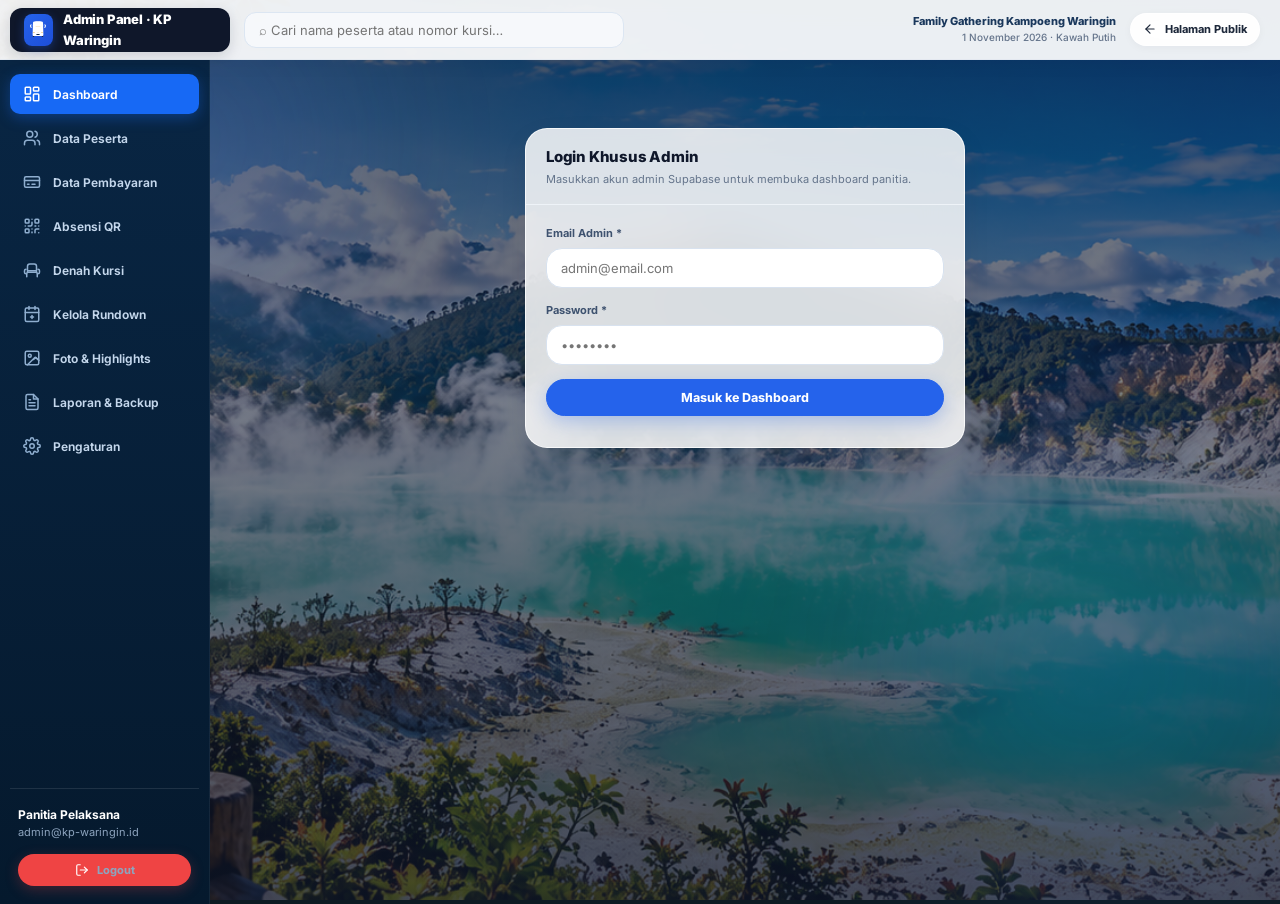
==== commit 17bca6cc: "feat: perbaiki format salin wa kursi, pulihkan menu pembayaran publik & admin, background hd kawah p" ====
--- a/admin.html
+++ b/admin.html
@@ -93,6 +93,11 @@
         <span>Data Peserta</span>
       </button>
 
+      <button class="sidebtn" data-page="payments">
+        <svg xmlns="http://www.w3.org/2000/svg" width="18" height="18" viewBox="0 0 24 24" fill="none" stroke="currentColor" stroke-width="2" stroke-linecap="round" stroke-linejoin="round"><rect width="20" height="14" x="2" y="5" rx="2"/><line x1="2" x2="22" y1="10" y2="10"/><path d="M6 15h2"/><path d="M12 15h4"/></svg>
+        <span>Data Pembayaran</span>
+      </button>
+
       <button class="sidebtn" data-page="attendance">
         <svg xmlns="http://www.w3.org/2000/svg" width="18" height="18" viewBox="0 0 24 24" fill="none" stroke="currentColor" stroke-width="2" stroke-linecap="round" stroke-linejoin="round"><rect width="5" height="5" x="3" y="3" rx="1"/><rect width="5" height="5" x="16" y="3" rx="1"/><rect width="5" height="5" x="3" y="16" rx="1"/><path d="M21 16h-3a2 2 0 0 0-2 2v3"/><path d="M21 21v.01"/><path d="M12 7v3a2 2 0 0 1-2 2H7"/><path d="M3 12h.01"/><path d="M12 3h.01"/><path d="M12 16v.01"/><path d="M16 12h1"/><path d="M21 12v.01"/><path d="M12 21v-1"/></svg>
         <span>Absensi QR</span>
@@ -245,6 +250,9 @@
               <div class="quickgrid">
                 <button class="quick qblue" data-goto="participants">
                   <span>＋</span> Tambah Peserta
+                </button>
+                <button class="quick qblue" data-goto="payments">
+                  <span>💳</span> Data Pembayaran
                 </button>
                 <button class="quick qgreen" data-goto="attendance">
                   <span>▣</span> Scan QR Kehadiran
@@ -418,6 +426,83 @@
                 </thead>
                 <tbody id="participantRows">
                   <tr><td colspan="5" class="empty">Memuat data peserta…</td></tr>
+                </tbody>
+              </table>
+            </div>
+          </div>
+        </section>
+
+        <!-- ==================================================================
+             SUBPAGE: DATA PEMBAYARAN & STATUS LUNAS
+             ================================================================== -->
+        <section class="adminpage hidden" id="page-payments">
+          <div class="pagehead">
+            <div>
+              <h1>Verifikasi Pembayaran Peserta</h1>
+              <p>Kelola data status lunas / belum lunas untuk membuka hak akses booking kursi bus.</p>
+            </div>
+            <button class="btn primary" id="openAddPaymentModalBtn" type="button" onclick="document.getElementById('addPaymentBox').classList.toggle('hidden')">
+              <span>＋ Tambah Peserta Lunas</span>
+            </button>
+          </div>
+
+          <!-- Add Payment Participant Card (Expandable) -->
+          <div class="card hidden" id="addPaymentBox" style="margin-bottom:16px">
+            <div class="cardhead">
+              <h3>Tambah Data Status Pembayaran Peserta</h3>
+            </div>
+            <div class="cardbody">
+              <form id="adminPaymentForm">
+                <div class="formgrid">
+                  <div class="field">
+                    <label for="adminPayName">Nama Lengkap Peserta *</label>
+                    <input id="adminPayName" class="input" required placeholder="Contoh: Budi Santoso">
+                  </div>
+                  <div class="field">
+                    <label for="adminPayPhone">Nomor WhatsApp (Opsional)</label>
+                    <input id="adminPayPhone" class="input" placeholder="Contoh: 08123456789">
+                  </div>
+                </div>
+                <div class="field">
+                  <label for="adminPayStatus">Status Pembayaran *</label>
+                  <select id="adminPayStatus" class="input">
+                    <option value="lunas">LUNAS (Dapat Memilih Kursi Bus)</option>
+                    <option value="belum_lunas">BELUM LUNAS (Menunggu Transfer)</option>
+                  </select>
+                </div>
+                <div class="actions">
+                  <button class="btn primary" type="submit">Simpan Data Pembayaran</button>
+                  <button class="btn ghost" type="button" onclick="document.getElementById('addPaymentBox').classList.add('hidden')">Batal</button>
+                </div>
+                <p id="adminPayMsg" class="status" style="margin-top:10px"></p>
+              </form>
+            </div>
+          </div>
+
+          <!-- Payment Table Card -->
+          <div class="card" style="margin-top:16px">
+            <div class="cardhead">
+              <div>
+                <h3>Daftar Status Pembayaran Peserta</h3>
+                <p>Klik tombol untuk mengubah status atau menghapus data peserta.</p>
+              </div>
+              <div style="display:flex; align-items:center; gap:8px; flex-wrap:wrap">
+                <input id="paymentSearchInput" class="input" style="max-width:220px; font-size:12px" placeholder="⌕ Cari nama peserta…">
+                <span id="paymentCountBadge" class="connection-ok">0 terdata</span>
+              </div>
+            </div>
+            <div class="tablewrap">
+              <table class="table">
+                <thead>
+                  <tr>
+                    <th>Nama Peserta</th>
+                    <th>No. WhatsApp</th>
+                    <th>Status Pembayaran</th>
+                    <th>Aksi Verifikasi</th>
+                  </tr>
+                </thead>
+                <tbody id="paymentRows">
+                  <tr><td colspan="4" class="empty">Memuat data pembayaran…</td></tr>
                 </tbody>
               </table>
             </div>
@@ -648,7 +733,7 @@
                   <span class="hl-number-badge">1</span>
                   <div>
                     <h3 id="hlCardHeading_0">Kartu Highlight #1</h3>
-                    <p style="font-size:11px; margin:0">Destinasi Utama</p>
+                    <p style="font-size:11px; margin:0">Wisata Alam</p>
                   </div>
                 </div>
               </div>
@@ -656,7 +741,7 @@
                 <div class="hl-media-section">
                   <div class="hl-preview-frame">
                     <img id="hlPreview_0" src="" alt="Pratinjau Highlight 1">
-                    <span class="hl-preview-badge" id="hlBadgePreview_0">Spot Foto #1</span>
+                    <span class="hl-preview-badge" id="hlBadgePreview_0">Top Rated</span>
                   </div>
                   <div class="hl-upload-controls">
                     <input type="file" id="hlFileInput_0" accept="image/*" class="hl-hidden-file">
@@ -671,18 +756,18 @@
                 <div class="formgrid" style="margin-top:14px">
                   <div class="field">
                     <label for="hlTitle_0">Judul Destinasi / Acara *</label>
-                    <input id="hlTitle_0" class="input" placeholder="Contoh: Kawah Putih Utama">
+                    <input id="hlTitle_0" class="input" placeholder="Contoh: Kawah Putih, Bandung">
                   </div>
                   <div class="field">
                     <label for="hlCategory_0">Kategori Subtitle</label>
-                    <input id="hlCategory_0" class="input" placeholder="Contoh: Destinasi Utama">
+                    <input id="hlCategory_0" class="input" placeholder="Contoh: Wisata Alam · Kawah Vulkanik">
                   </div>
                 </div>
 
                 <div class="formgrid">
                   <div class="field">
                     <label for="hlBadge_0">Label Badge</label>
-                    <input id="hlBadge_0" class="input" placeholder="Contoh: Spot Foto #1">
+                    <input id="hlBadge_0" class="input" placeholder="Contoh: Top Rated">
                   </div>
                   <div class="field">
                     <label for="hlLink_0">Tautan Saat Diklik</label>
@@ -700,11 +785,11 @@
                 <div class="formgrid">
                   <div class="field">
                     <label for="hlMetaLeft_0">Detail Kiri (Lokasi / Suasana)</label>
-                    <input id="hlMetaLeft_0" class="input" placeholder="Contoh: Danau Belerang">
+                    <input id="hlMetaLeft_0" class="input" placeholder="Contoh: Danau Belerang Eksotis">
                   </div>
                   <div class="field">
                     <label for="hlMetaRight_0">Detail Kanan (Jam / Jadwal)</label>
-                    <input id="hlMetaRight_0" class="input" placeholder="Contoh: Pukul 09:30 WIB">
+                    <input id="hlMetaRight_0" class="input" placeholder="Contoh: Bandung, Jawa Barat">
                   </div>
                 </div>
               </div>
@@ -717,7 +802,7 @@
                   <span class="hl-number-badge">2</span>
                   <div>
                     <h3 id="hlCardHeading_1">Kartu Highlight #2</h3>
-                    <p style="font-size:11px; margin:0">Panorama Alam</p>
+                    <p style="font-size:11px; margin:0">Armada Bus Pariwisata</p>
                   </div>
                 </div>
               </div>
@@ -725,7 +810,7 @@
                 <div class="hl-media-section">
                   <div class="hl-preview-frame">
                     <img id="hlPreview_1" src="" alt="Pratinjau Highlight 2">
-                    <span class="hl-preview-badge" id="hlBadgePreview_1">Sejuk & Asri</span>
+                    <span class="hl-preview-badge" id="hlBadgePreview_1">Fasilitas Utama</span>
                   </div>
                   <div class="hl-upload-controls">
                     <input type="file" id="hlFileInput_1" accept="image/*" class="hl-hidden-file">
@@ -740,18 +825,18 @@
                 <div class="formgrid" style="margin-top:14px">
                   <div class="field">
                     <label for="hlTitle_1">Judul Destinasi / Acara *</label>
-                    <input id="hlTitle_1" class="input" placeholder="Contoh: Kebun Teh Rancabali">
+                    <input id="hlTitle_1" class="input" placeholder="Contoh: Bus Pariwisata HD 59 Seat">
                   </div>
                   <div class="field">
                     <label for="hlCategory_1">Kategori Subtitle</label>
-                    <input id="hlCategory_1" class="input" placeholder="Contoh: Panorama Alam">
+                    <input id="hlCategory_1" class="input" placeholder="Contoh: Armada Sewa Khusus · AC Dingin">
                   </div>
                 </div>
 
                 <div class="formgrid">
                   <div class="field">
                     <label for="hlBadge_1">Label Badge</label>
-                    <input id="hlBadge_1" class="input" placeholder="Contoh: Sejuk & Asri">
+                    <input id="hlBadge_1" class="input" placeholder="Contoh: Fasilitas Utama">
                   </div>
                   <div class="field">
                     <label for="hlLink_1">Tautan Saat Diklik</label>
@@ -769,11 +854,11 @@
                 <div class="formgrid">
                   <div class="field">
                     <label for="hlMetaLeft_1">Detail Kiri (Lokasi / Suasana)</label>
-                    <input id="hlMetaLeft_1" class="input" placeholder="Contoh: Perkebunan Teh">
+                    <input id="hlMetaLeft_1" class="input" placeholder="Contoh: Konfigurasi 2–3 Kursi">
                   </div>
                   <div class="field">
                     <label for="hlMetaRight_1">Detail Kanan (Jam / Jadwal)</label>
-                    <input id="hlMetaRight_1" class="input" placeholder="Contoh: Pukul 11:30 WIB">
+                    <input id="hlMetaRight_1" class="input" placeholder="Contoh: Pilih Kursi ↗">
                   </div>
                 </div>
               </div>
@@ -786,7 +871,7 @@
                   <span class="hl-number-badge">3</span>
                   <div>
                     <h3 id="hlCardHeading_2">Kartu Highlight #3</h3>
-                    <p style="font-size:11px; margin:0">Kuliner Khas</p>
+                    <p style="font-size:11px; margin:0">Kebersamaan Warga</p>
                   </div>
                 </div>
               </div>
@@ -794,7 +879,7 @@
                 <div class="hl-media-section">
                   <div class="hl-preview-frame">
                     <img id="hlPreview_2" src="" alt="Pratinjau Highlight 3">
-                    <span class="hl-preview-badge" id="hlBadgePreview_2">Menu Spesial</span>
+                    <span class="hl-preview-badge" id="hlBadgePreview_2">Trending</span>
                   </div>
                   <div class="hl-upload-controls">
                     <input type="file" id="hlFileInput_2" accept="image/*" class="hl-hidden-file">
@@ -809,18 +894,18 @@
                 <div class="formgrid" style="margin-top:14px">
                   <div class="field">
                     <label for="hlTitle_2">Judul Destinasi / Acara *</label>
-                    <input id="hlTitle_2" class="input" placeholder="Contoh: Makan Siang Bersama">
+                    <input id="hlTitle_2" class="input" placeholder="Contoh: Kebersamaan Rombongan">
                   </div>
                   <div class="field">
                     <label for="hlCategory_2">Kategori Subtitle</label>
-                    <input id="hlCategory_2" class="input" placeholder="Contoh: Kuliner Khas Sunda">
+                    <input id="hlCategory_2" class="input" placeholder="Contoh: Makan Siang · Ramah Tamah">
                   </div>
                 </div>
 
                 <div class="formgrid">
                   <div class="field">
                     <label for="hlBadge_2">Label Badge</label>
-                    <input id="hlBadge_2" class="input" placeholder="Contoh: Menu Spesial">
+                    <input id="hlBadge_2" class="input" placeholder="Contoh: Trending">
                   </div>
                   <div class="field">
                     <label for="hlLink_2">Tautan Saat Diklik</label>
@@ -838,11 +923,11 @@
                 <div class="formgrid">
                   <div class="field">
                     <label for="hlMetaLeft_2">Detail Kiri (Lokasi / Suasana)</label>
-                    <input id="hlMetaLeft_2" class="input" placeholder="Contoh: Restoran Lokal">
+                    <input id="hlMetaLeft_2" class="input" placeholder="Contoh: Doorprize & Games">
                   </div>
                   <div class="field">
                     <label for="hlMetaRight_2">Detail Kanan (Jam / Jadwal)</label>
-                    <input id="hlMetaRight_2" class="input" placeholder="Contoh: Pukul 12:30 WIB">
+                    <input id="hlMetaRight_2" class="input" placeholder="Contoh: Galeri & Ucapan ↗">
                   </div>
                 </div>
               </div>
@@ -855,7 +940,7 @@
                   <span class="hl-number-badge">4</span>
                   <div>
                     <h3 id="hlCardHeading_3">Kartu Highlight #4</h3>
-                    <p style="font-size:11px; margin:0">Aktivitas & Doorprize</p>
+                    <p style="font-size:11px; margin:0">Titik Kumpul Warga</p>
                   </div>
                 </div>
               </div>
@@ -863,7 +948,7 @@
                 <div class="hl-media-section">
                   <div class="hl-preview-frame">
                     <img id="hlPreview_3" src="" alt="Pratinjau Highlight 4">
-                    <span class="hl-preview-badge" id="hlBadgePreview_3">Hadiah Menarik</span>
+                    <span class="hl-preview-badge" id="hlBadgePreview_3">Keberangkatan</span>
                   </div>
                   <div class="hl-upload-controls">
                     <input type="file" id="hlFileInput_3" accept="image/*" class="hl-hidden-file">
@@ -878,18 +963,18 @@
                 <div class="formgrid" style="margin-top:14px">
                   <div class="field">
                     <label for="hlTitle_3">Judul Destinasi / Acara *</label>
-                    <input id="hlTitle_3" class="input" placeholder="Contoh: Games & Doorprize">
+                    <input id="hlTitle_3" class="input" placeholder="Contoh: Balai Warga KP Waringin">
                   </div>
                   <div class="field">
                     <label for="hlCategory_3">Kategori Subtitle</label>
-                    <input id="hlCategory_3" class="input" placeholder="Contoh: Aktivitas Seru">
+                    <input id="hlCategory_3" class="input" placeholder="Contoh: Titik Kumpul Warga · Pkl 06.00 WIB">
                   </div>
                 </div>
 
                 <div class="formgrid">
                   <div class="field">
                     <label for="hlBadge_3">Label Badge</label>
-                    <input id="hlBadge_3" class="input" placeholder="Contoh: Hadiah Menarik">
+                    <input id="hlBadge_3" class="input" placeholder="Contoh: Keberangkatan">
                   </div>
                   <div class="field">
                     <label for="hlLink_3">Tautan Saat Diklik</label>
@@ -907,11 +992,11 @@
                 <div class="formgrid">
                   <div class="field">
                     <label for="hlMetaLeft_3">Detail Kiri (Lokasi / Suasana)</label>
-                    <input id="hlMetaLeft_3" class="input" placeholder="Contoh: Area Terbuka">
+                    <input id="hlMetaLeft_3" class="input" placeholder="Contoh: 1 November 2026">
                   </div>
                   <div class="field">
                     <label for="hlMetaRight_3">Detail Kanan (Jam / Jadwal)</label>
-                    <input id="hlMetaRight_3" class="input" placeholder="Contoh: Pukul 14:00 WIB">
+                    <input id="hlMetaRight_3" class="input" placeholder="Contoh: Lihat Rundown ↗">
                   </div>
                 </div>
               </div>
@@ -1015,7 +1100,7 @@
                   </div>
                   <div class="field" style="grid-column:1/-1">
                     <label for="eventMeetingInput">Titik Kumpul *</label>
-                    <input id="eventMeetingInput" required value="Kantor Kampoeng Waringin">
+                    <input id="eventMeetingInput" required value="Balai Warga Kampoeng Waringin">
                   </div>
                   <div class="field" style="grid-column:1/-1">
                     <label for="eventDescriptionInput">Deskripsi Acara</label>
--- a/css/base.css
+++ b/css/base.css
@@ -48,13 +48,12 @@
 body {
   margin: 0;
   padding: 0;
-  background-color: #f1f5f9;
+  background-color: #0c1b22;
   background-image: 
-    radial-gradient(at 10% 10%, rgba(37, 99, 235, 0.16) 0px, transparent 48%),
-    radial-gradient(at 90% 12%, rgba(14, 165, 233, 0.18) 0px, transparent 48%),
-    radial-gradient(at 30% 60%, rgba(99, 102, 241, 0.10) 0px, transparent 55%),
-    radial-gradient(at 80% 90%, rgba(37, 99, 235, 0.14) 0px, transparent 52%),
-    radial-gradient(at 50% 100%, rgba(224, 231, 255, 0.6) 0px, transparent 60%);
+    linear-gradient(180deg, rgba(15, 23, 42, 0.74) 0%, rgba(15, 23, 42, 0.52) 42%, rgba(15, 23, 42, 0.78) 100%),
+    url('../img/banner-kawah-putih.jpg');
+  background-size: cover;
+  background-position: center 30%;
   background-attachment: fixed;
   font-family: var(--kw-font);
   font-size: 13px;
--- a/css/admin.css
+++ b/css/admin.css
@@ -568,14 +568,17 @@
 @media (max-width: 768px) {
   .topbar {
     height: auto;
-    min-height: 54px;
+    min-height: 52px;
     padding: 8px 12px;
     flex-wrap: wrap;
     gap: 8px;
+    position: sticky;
+    top: 0;
+    z-index: 50;
   }
 
   .brand {
-    height: 40px;
+    height: 38px;
     margin: 0;
     padding: 0 10px;
     border-radius: 8px;
@@ -583,10 +586,17 @@
     font-size: 12px;
   }
 
+  .brand-icon {
+    width: 26px;
+    height: 26px;
+  }
+
   .global-search {
     order: 4;
     flex-basis: 100%;
     max-width: 100%;
+    padding: 7px 12px;
+    font-size: 12px;
   }
 
   .topmeta {
@@ -595,16 +605,21 @@
 
   .layout {
     grid-template-columns: 1fr;
+    min-height: auto;
   }
 
   .sidebar {
     position: sticky;
-    top: 54px;
-    z-index: 40;
+    top: 52px;
+    z-index: 45;
     flex-direction: row;
     overflow-x: auto;
     white-space: nowrap;
-    padding: 6px 10px;
+    padding: 8px 10px;
+    gap: 6px;
+    background: #092644;
+    border-bottom: 1px solid rgba(255, 255, 255, 0.08);
+    -webkit-overflow-scrolling: touch;
     scrollbar-width: none;
   }
 
@@ -615,16 +630,127 @@
   .sidebtn {
     flex: 0 0 auto;
     width: auto;
-    padding: 9px 12px;
+    padding: 8px 12px;
     font-size: 11px;
+    border-radius: 8px;
   }
 
   .sidefoot {
-    display: none;
+    display: none !important;
   }
 
   .main {
+    padding: 12px 10px 40px;
+    min-width: 0;
+    width: 100%;
+    overflow-x: hidden;
+  }
+
+  .pagehead {
+    display: flex;
+    flex-direction: column;
+    align-items: stretch;
+    gap: 12px;
+    margin-bottom: 16px;
+  }
+
+  .pagehead h1 {
+    font-size: 20px;
+  }
+
+  .pagehead p {
+    font-size: 11px;
+  }
+
+  .pagehead .btn {
+    width: 100%;
+    justify-content: center;
+  }
+
+  .cardhead {
+    display: flex;
+    flex-direction: column;
+    align-items: stretch;
+    gap: 10px;
+  }
+
+  .cardhead > div:last-child {
+    width: 100%;
+    display: flex;
+    align-items: center;
+    justify-content: space-between;
+    gap: 8px;
+    flex-wrap: wrap;
+  }
+
+  .cardhead input.input {
+    max-width: 100% !important;
+    flex: 1;
+  }
+
+  .formgrid {
+    grid-template-columns: 1fr !important;
+    gap: 12px;
+  }
+
+  .actions {
+    display: flex;
+    flex-wrap: wrap;
+    gap: 8px;
+  }
+
+  .actions .btn {
+    flex: 1 1 auto;
+    justify-content: center;
+  }
+
+  .tablewrap {
+    overflow-x: auto;
+    -webkit-overflow-scrolling: touch;
+    width: 100%;
+    border-radius: 12px;
+  }
+
+  .table {
+    min-width: 520px;
+  }
+
+  .quickgrid {
+    grid-template-columns: repeat(2, minmax(0, 1fr));
+    gap: 8px;
+  }
+
+  .quick {
+    padding: 10px 8px;
+    font-size: 10px;
+  }
+
+  .metrics {
+    grid-template-columns: repeat(2, minmax(0, 1fr));
+    gap: 8px;
+  }
+
+  .metric {
     padding: 12px;
+  }
+
+  .metric strong {
+    font-size: 22px;
+  }
+}
+
+@media (max-width: 480px) {
+  .quickgrid {
+    grid-template-columns: 1fr 1fr;
+  }
+
+  .metrics {
+    grid-template-columns: 1fr 1fr;
+  }
+
+  .donutrow {
+    flex-direction: column;
+    gap: 12px;
   }
 }
 
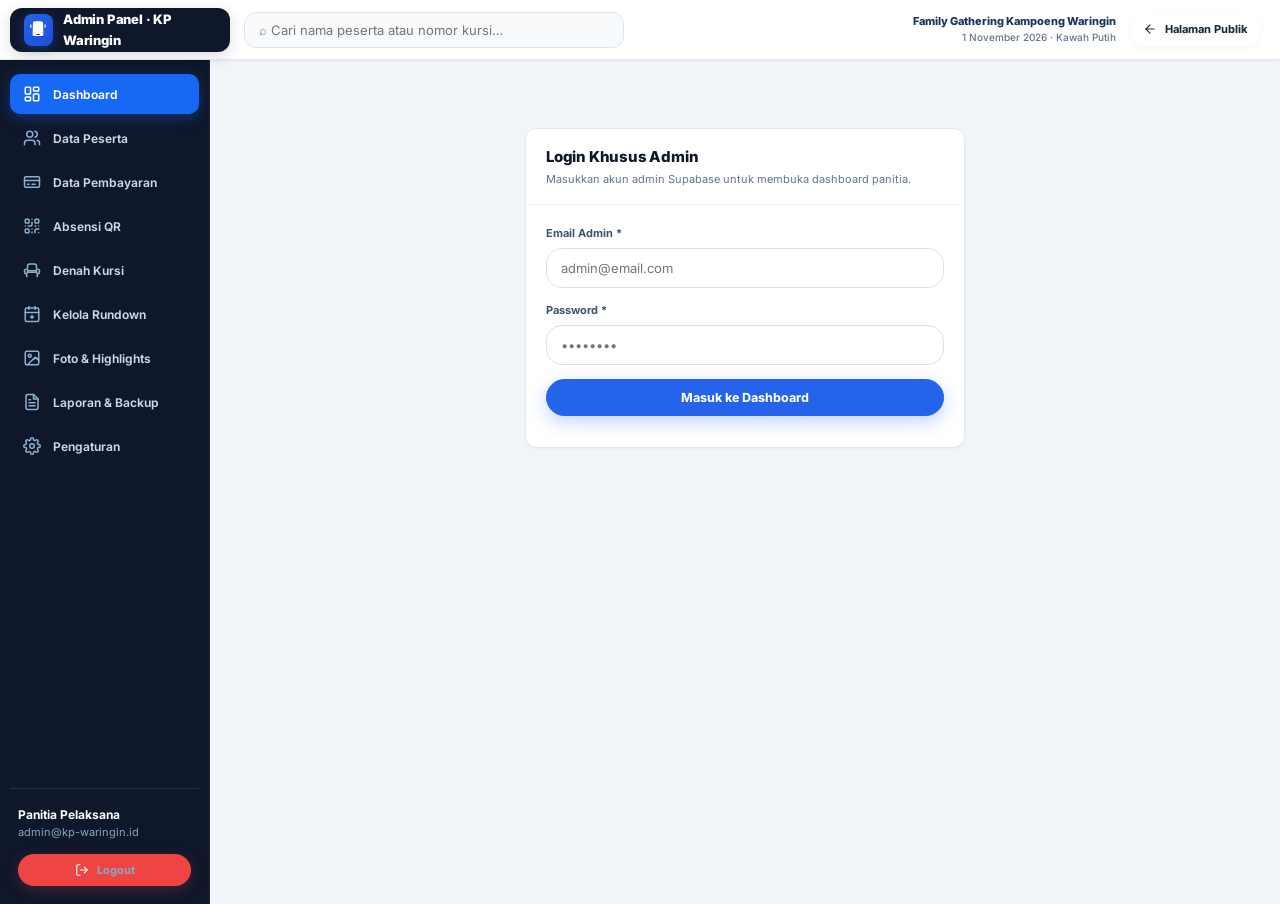
==== commit 9a116718: "fix(admin): hilangkan background transparan admin jadi solid bersih, responsive mobile nyaman, dan s" ====
--- a/admin.html
+++ b/admin.html
@@ -15,11 +15,11 @@
   <script src="https://cdn.jsdelivr.net/npm/@supabase/supabase-js@2"></script>
   
   <!-- Modular Stylesheets -->
-  <link rel="stylesheet" href="css/base.css">
-  <link rel="stylesheet" href="css/icons.css">
-  <link rel="stylesheet" href="css/admin.css">
+  <link rel="stylesheet" href="css/base.css?v=2.2">
+  <link rel="stylesheet" href="css/icons.css?v=2.2">
+  <link rel="stylesheet" href="css/admin.css?v=2.2">
 </head>
-<body>
+<body class="admin-portal">
 
   <!-- Admin Topbar -->
   <header class="topbar">
@@ -1123,8 +1123,8 @@
   <div class="toast" id="toast" role="status" aria-live="polite"></div>
 
   <!-- Scripts -->
-  <script src="js/config.js"></script>
-  <script src="js/icons.js"></script>
-  <script src="js/admin.js"></script>
+  <script src="js/config.js?v=2.2"></script>
+  <script src="js/icons.js?v=2.2"></script>
+  <script src="js/admin.js?v=2.2"></script>
 </body>
 </html>
--- a/css/admin.css
+++ b/css/admin.css
@@ -2,16 +2,106 @@
    Admin Portal Stylesheet — Family Gathering Kampoeng Waringin
    Dashboard, Attendance, Seats, Participants, Tools, Reports & Backup
    ========================================================================== */
+
+/* ==========================================================================
+   Admin Solid Theme (No Transparent Background, Clean & Crisp)
+   ========================================================================== */
+body.admin-portal,
+body.admin-portal html {
+  background: #f1f5f9 !important;
+  background-image: none !important;
+  background-color: #f1f5f9 !important;
+  color: #0f172a !important;
+}
+
+body.admin-portal .layout {
+  background: #f1f5f9 !important;
+}
+
+body.admin-portal .main {
+  background: #f1f5f9 !important;
+}
+
+body.admin-portal .topbar {
+  background: #ffffff !important;
+  backdrop-filter: none !important;
+  -webkit-backdrop-filter: none !important;
+  border-bottom: 1px solid #e2e8f0 !important;
+  box-shadow: 0 1px 3px rgba(15, 23, 42, 0.05) !important;
+}
+
+body.admin-portal .sidebar {
+  background: #0f172a !important;
+  border-right: 1px solid #1e293b !important;
+}
+
+body.admin-portal .card,
+body.admin-portal .metric,
+body.admin-portal .infobox,
+body.admin-portal .hl-admin-card {
+  background: #ffffff !important;
+  backdrop-filter: none !important;
+  -webkit-backdrop-filter: none !important;
+  border: 1px solid #e2e8f0 !important;
+  box-shadow: 0 1px 3px rgba(15, 23, 42, 0.04) !important;
+  border-radius: 12px !important;
+}
+
+body.admin-portal .cardhead {
+  background: #ffffff !important;
+  border-bottom: 1px solid #f1f5f9 !important;
+}
+
+body.admin-portal .tablewrap {
+  background: #ffffff !important;
+  border: 1px solid #e2e8f0 !important;
+  border-radius: 10px !important;
+  box-shadow: none !important;
+}
+
+body.admin-portal .table th {
+  background: #f8fafc !important;
+  color: #475569 !important;
+  font-weight: 700 !important;
+  border-bottom: 2px solid #e2e8f0 !important;
+}
+
+body.admin-portal .table td {
+  background: #ffffff !important;
+  border-bottom: 1px solid #f1f5f9 !important;
+  color: #0f172a !important;
+}
+
+body.admin-portal .table tr:hover td {
+  background: #f8fafc !important;
+}
+
+body.admin-portal .input,
+body.admin-portal input.input,
+body.admin-portal select.input,
+body.admin-portal textarea {
+  background: #ffffff !important;
+  border: 1px solid #cbd5e1 !important;
+  color: #0f172a !important;
+  border-radius: 8px !important;
+}
+
+body.admin-portal .input:focus,
+body.admin-portal input:focus,
+body.admin-portal select:focus,
+body.admin-portal textarea:focus {
+  border-color: #2563eb !important;
+  box-shadow: 0 0 0 3px rgba(37, 99, 235, 0.12) !important;
+  outline: none !important;
+}
 
 /* --------------------------------------------------------------------------
    1. Admin Header / Topbar
    -------------------------------------------------------------------------- */
 .topbar {
   height: 60px;
-  background: rgba(255, 255, 255, 0.92);
-  backdrop-filter: blur(24px);
-  -webkit-backdrop-filter: blur(24px);
-  border-bottom: 1px solid rgba(226, 232, 240, 0.85);
+  background: #ffffff;
+  border-bottom: 1px solid #e2e8f0;
   display: flex;
   align-items: center;
   gap: 14px;
